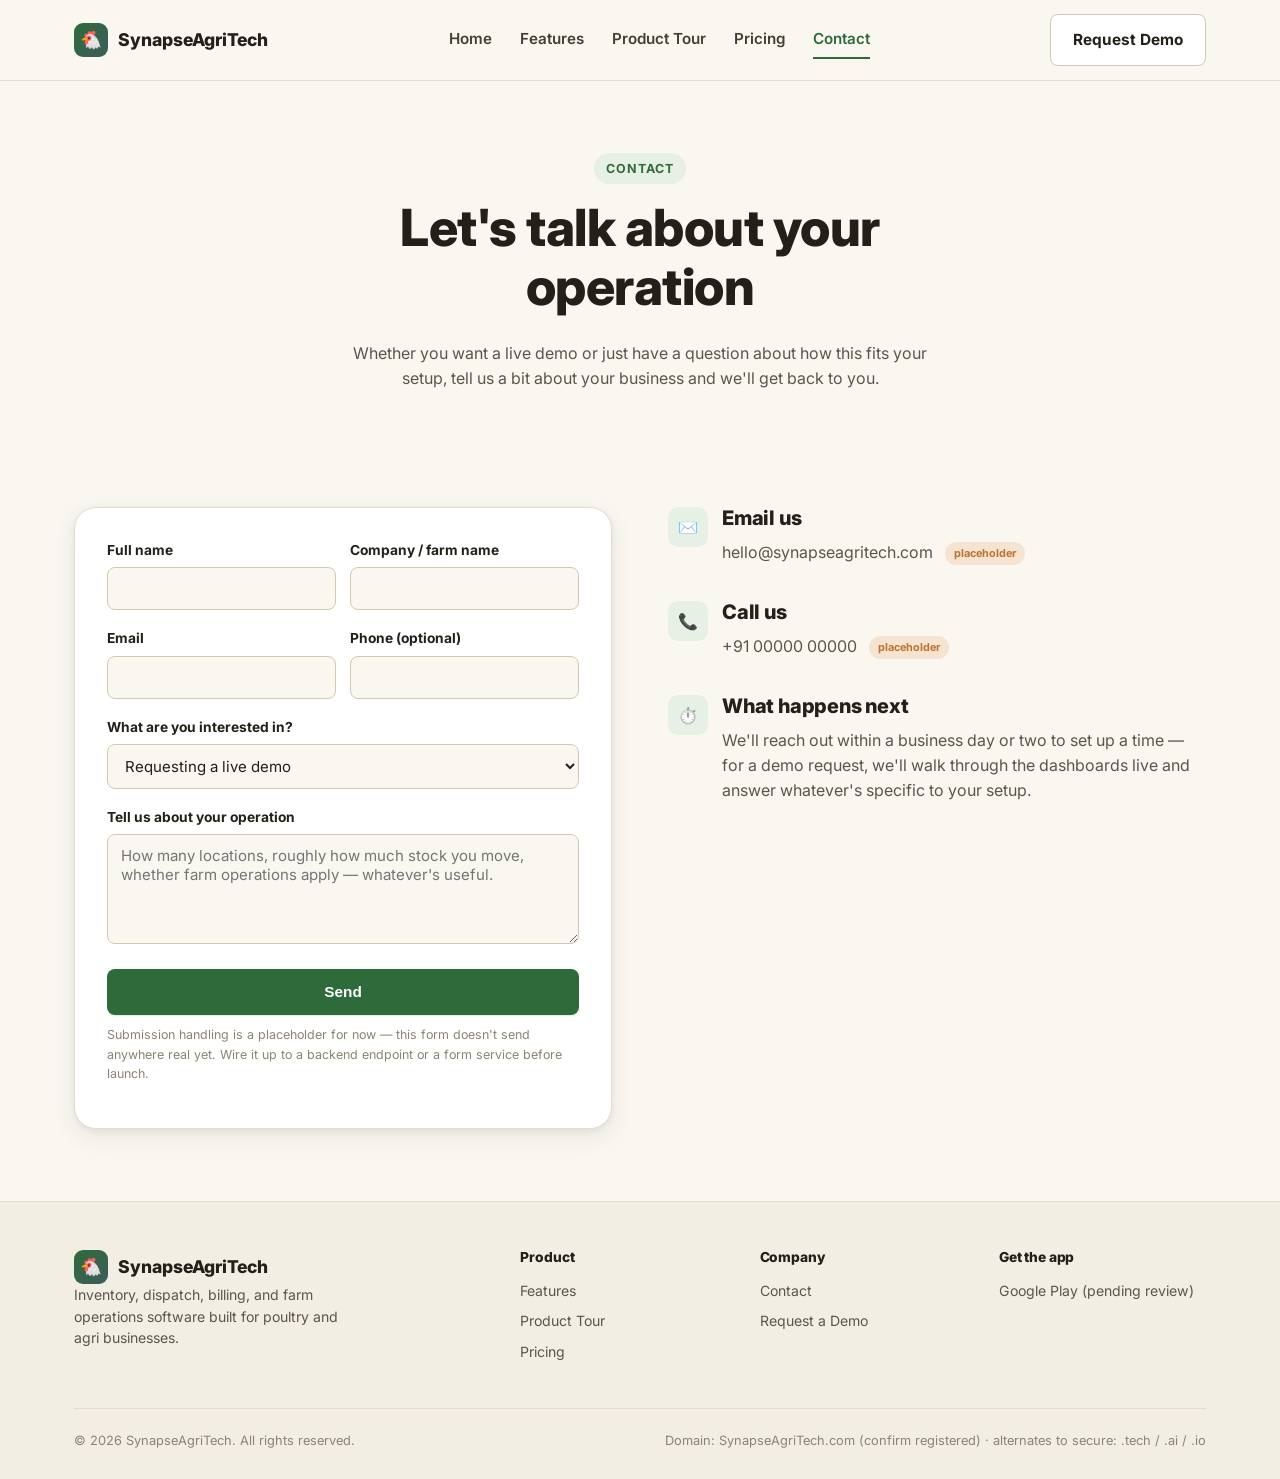
==== contact.html @ 2903aac5 "Rename marketing site brand from placeholder to SynapseAgriTech Replaces "Poultry Ops" (nav, page ti" ====
<!DOCTYPE html>
<html lang="en">
<head>
<meta charset="UTF-8" />
<meta name="viewport" content="width=device-width, initial-scale=1.0" />
<title>Contact & Request a Demo — SynapseAgriTech</title>
<meta name="description" content="Get in touch or request a live demo of SynapseAgriTech — inventory, dispatch, billing, and farm operations software." />
<link rel="preconnect" href="https://fonts.googleapis.com" />
<link rel="preconnect" href="https://fonts.gstatic.com" crossorigin />
<link href="https://fonts.googleapis.com/css2?family=Inter:wght@400;500;600;700;800&display=swap" rel="stylesheet" />
<link rel="stylesheet" href="css/style.css" />
</head>
<body data-page="contact">

<header class="site-header">
  <div class="container nav-row">
    <a href="index.html" class="brand"><span class="brand-mark">🐔</span>SynapseAgriTech</a>
    <nav class="nav-links">
      <a href="index.html" data-page="home">Home</a>
      <a href="features.html" data-page="features">Features</a>
      <a href="product-tour.html" data-page="tour">Product Tour</a>
      <a href="pricing.html" data-page="pricing">Pricing</a>
      <a href="contact.html" data-page="contact">Contact</a>
    </nav>
    <div class="nav-actions">
      <a href="contact.html" class="btn btn-secondary">Request Demo</a>
      <button class="nav-toggle" aria-label="Toggle menu" aria-expanded="false">☰</button>
    </div>
  </div>
</header>

<main>
  <section style="padding-bottom: 0;">
    <div class="container section-head">
      <span class="eyebrow">Contact</span>
      <h1>Let's talk about your operation</h1>
      <p>Whether you want a live demo or just have a question about how this fits your setup, tell us a bit about your business and we'll get back to you.</p>
    </div>
  </section>

  <section id="demo-form">
    <div class="container contact-layout">

      <div class="form-card">
        <div id="form-success" class="form-success">Thanks — we've got your message and will be in touch shortly.</div>
        <form id="contact-form">
          <div class="field-row">
            <div class="field">
              <label for="name">Full name</label>
              <input type="text" id="name" name="name" required />
            </div>
            <div class="field">
              <label for="company">Company / farm name</label>
              <input type="text" id="company" name="company" required />
            </div>
          </div>
          <div class="field-row">
            <div class="field">
              <label for="email">Email</label>
              <input type="email" id="email" name="email" required />
            </div>
            <div class="field">
              <label for="phone">Phone (optional)</label>
              <input type="tel" id="phone" name="phone" />
            </div>
          </div>
          <div class="field">
            <label for="interest">What are you interested in?</label>
            <select id="interest" name="interest">
              <option value="demo">Requesting a live demo</option>
              <option value="pricing">A question about pricing</option>
              <option value="general">General inquiry</option>
            </select>
          </div>
          <div class="field">
            <label for="message">Tell us about your operation</label>
            <textarea id="message" name="message" placeholder="How many locations, roughly how much stock you move, whether farm operations apply — whatever's useful."></textarea>
          </div>
          <button type="submit" class="btn btn-primary btn-block">Send</button>
          <p class="form-note">Submission handling is a placeholder for now — this form doesn't send anywhere real yet. Wire it up to a backend endpoint or a form service before launch.</p>
        </form>
      </div>

      <div class="contact-info">
        <div class="info-item">
          <div class="info-icon">✉️</div>
          <div>
            <h3>Email us</h3>
            <p>hello@synapseagritech.com <span class="badge-flag">placeholder</span></p>
          </div>
        </div>
        <div class="info-item">
          <div class="info-icon">📞</div>
          <div>
            <h3>Call us</h3>
            <p>+91 00000 00000 <span class="badge-flag">placeholder</span></p>
          </div>
        </div>
        <div class="info-item">
          <div class="info-icon">⏱️</div>
          <div>
            <h3>What happens next</h3>
            <p>We'll reach out within a business day or two to set up a time — for a demo request, we'll walk through the dashboards live and answer whatever's specific to your setup.</p>
          </div>
        </div>
      </div>

    </div>
  </section>
</main>

<footer class="site-footer">
  <div class="container">
    <div class="footer-grid">
      <div class="footer-brand">
        <a href="index.html" class="brand"><span class="brand-mark">🐔</span>SynapseAgriTech</a>
        <p>Inventory, dispatch, billing, and farm operations software built for poultry and agri businesses.</p>
      </div>
      <div>
        <h4>Product</h4>
        <ul>
          <li><a href="features.html">Features</a></li>
          <li><a href="product-tour.html">Product Tour</a></li>
          <li><a href="pricing.html">Pricing</a></li>
        </ul>
      </div>
      <div>
        <h4>Company</h4>
        <ul>
          <li><a href="contact.html">Contact</a></li>
          <li><a href="contact.html">Request a Demo</a></li>
        </ul>
      </div>
      <div>
        <h4>Get the app</h4>
        <ul>
          <li><a href="product-tour.html">Google Play (pending review)</a></li>
        </ul>
      </div>
    </div>
    <div class="footer-bottom">
      <span>© 2026 SynapseAgriTech. All rights reserved.</span>
      <span>Domain: SynapseAgriTech.com (confirm registered) · alternates to secure: .tech / .ai / .io</span>
    </div>
  </div>
</footer>

<script src="js/contact.js"></script>
<script src="js/main.js"></script>
</body>
</html>
---- css/style.css ----
/* ============================================================
   SynapseAgriTech — SaaS marketing site design system
   AgriTech Modern base + Data-Dashboard-First visuals +
   Trust & Scale structure + Approachable, jargon-light copy.
   ============================================================ */

:root {
  /* Brand palette — warm greens/earth tones, deliberately not cold
     corporate blue. Distinct from the Bagachima consumer brand (this
     is the software product, a separate identity). */
  --green-900: #1f3d24;
  --green-700: #2f6b3a;
  --green-600: #37793f;
  --green-500: #4c8c52;
  --green-100: #e7f0e4;
  --green-50: #f2f7f0;

  --terracotta-600: #c1712f;
  --terracotta-500: #d68a49;
  --terracotta-100: #f6e4d2;

  --slate-700: #3e5c5c;
  --slate-500: #5c7d7d;
  --slate-100: #e6eeee;

  --cream-50: #faf7f1;
  --cream-100: #f3eee4;
  --white: #ffffff;

  --ink-900: #23201a;
  --ink-700: #443f34;
  --ink-600: #5b564a;
  --ink-400: #8b8474;

  --border: #e4ddce;
  --border-strong: #d3c9b3;

  --shadow-sm: 0 1px 2px rgba(35, 32, 26, 0.06), 0 1px 1px rgba(35, 32, 26, 0.04);
  --shadow-md: 0 8px 24px rgba(35, 32, 26, 0.08), 0 2px 6px rgba(35, 32, 26, 0.06);
  --shadow-lg: 0 20px 48px rgba(31, 61, 36, 0.14), 0 4px 12px rgba(35, 32, 26, 0.06);

  --radius-sm: 8px;
  --radius-md: 14px;
  --radius-lg: 22px;

  --container: 1180px;
  --font: "Inter", -apple-system, BlinkMacSystemFont, "Segoe UI", Roboto, Helvetica, Arial, sans-serif;
}

@media (prefers-color-scheme: dark) {
  :root:not([data-theme="light"]) {
    --cream-50: #161a14;
    --cream-100: #1c211a;
    --white: #20261f;
    --ink-900: #f3efe4;
    --ink-700: #ddd6c4;
    --ink-600: #bfb8a4;
    --ink-400: #8f8873;
    --border: #34392c;
    --border-strong: #454b39;
    --green-50: #1c2a1f;
    --green-100: #223a28;
    --terracotta-100: #3a2a1c;
    --slate-100: #1c2626;
    --shadow-sm: 0 1px 2px rgba(0, 0, 0, 0.3);
    --shadow-md: 0 8px 24px rgba(0, 0, 0, 0.35);
    --shadow-lg: 0 20px 48px rgba(0, 0, 0, 0.45);
  }
}
:root[data-theme="dark"] {
  --cream-50: #161a14;
  --cream-100: #1c211a;
  --white: #20261f;
  --ink-900: #f3efe4;
  --ink-700: #ddd6c4;
  --ink-600: #bfb8a4;
  --ink-400: #8f8873;
  --border: #34392c;
  --border-strong: #454b39;
  --green-50: #1c2a1f;
  --green-100: #223a28;
  --terracotta-100: #3a2a1c;
  --slate-100: #1c2626;
  --shadow-sm: 0 1px 2px rgba(0, 0, 0, 0.3);
  --shadow-md: 0 8px 24px rgba(0, 0, 0, 0.35);
  --shadow-lg: 0 20px 48px rgba(0, 0, 0, 0.45);
}

* { box-sizing: border-box; }
html { scroll-behavior: smooth; }

body {
  margin: 0;
  font-family: var(--font);
  background: var(--cream-50);
  color: var(--ink-900);
  line-height: 1.55;
  -webkit-font-smoothing: antialiased;
}

img { max-width: 100%; display: block; }
a { color: inherit; text-decoration: none; }

.container {
  max-width: var(--container);
  margin: 0 auto;
  padding: 0 24px;
}

h1, h2, h3, h4 { font-weight: 800; line-height: 1.15; margin: 0 0 0.5em; letter-spacing: -0.01em; }
h1 { font-size: clamp(2.1rem, 4vw, 3.2rem); }
h2 { font-size: clamp(1.6rem, 2.6vw, 2.2rem); }
h3 { font-size: 1.25rem; }
p { margin: 0 0 1em; color: var(--ink-600); }
.eyebrow {
  display: inline-block;
  font-size: 0.78rem;
  font-weight: 700;
  letter-spacing: 0.08em;
  text-transform: uppercase;
  color: var(--green-700);
  background: var(--green-100);
  padding: 6px 12px;
  border-radius: 999px;
  margin-bottom: 14px;
}

/* ---------- Buttons ---------- */
.btn {
  display: inline-flex;
  align-items: center;
  justify-content: center;
  gap: 8px;
  font-weight: 700;
  font-size: 0.96rem;
  padding: 13px 22px;
  border-radius: var(--radius-sm);
  border: 1px solid transparent;
  cursor: pointer;
  transition: transform 0.15s ease, box-shadow 0.15s ease, background 0.15s ease, border-color 0.15s ease;
}
.btn-primary { background: var(--green-700); color: var(--white); box-shadow: var(--shadow-sm); }
.btn-primary:hover { background: var(--green-600); box-shadow: var(--shadow-md); transform: translateY(-1px); }
.btn-secondary { background: var(--white); color: var(--ink-900); border-color: var(--border-strong); }
.btn-secondary:hover { border-color: var(--green-700); color: var(--green-700); }
.btn-ghost { background: transparent; color: var(--green-700); padding: 13px 4px; }
.btn-ghost:hover { color: var(--green-900); }
.btn-block { width: 100%; }
.btn-disabled { opacity: 0.55; cursor: not-allowed; }
.btn-disabled:hover { transform: none; box-shadow: none; }

/* ---------- Header / nav ---------- */
.site-header {
  position: sticky;
  top: 0;
  z-index: 50;
  /* Solid, not translucent+blurred: a backdrop-filter here would create a
     new containing block for this header's position:fixed descendants
     (the mobile nav-links panel), breaking its viewport-fixed positioning
     and full-screen coverage. */
  background: var(--cream-50);
  border-bottom: 1px solid var(--border);
}
.nav-row {
  display: flex;
  align-items: center;
  justify-content: space-between;
  padding: 14px 24px;
  gap: 20px;
}
.brand {
  display: flex;
  align-items: center;
  gap: 10px;
  font-weight: 800;
  font-size: 1.1rem;
  color: var(--ink-900);
}
.brand-mark {
  width: 34px;
  height: 34px;
  border-radius: 9px;
  background: linear-gradient(135deg, var(--green-700), var(--slate-700));
  display: flex;
  align-items: center;
  justify-content: center;
  color: var(--white);
  font-size: 1.1rem;
}
.nav-links {
  display: flex;
  align-items: center;
  gap: 28px;
  font-weight: 600;
  font-size: 0.95rem;
  color: var(--ink-700);
}
.nav-links a { padding: 6px 0; border-bottom: 2px solid transparent; }
.nav-links a:hover, .nav-links a.active { color: var(--green-700); border-bottom-color: var(--green-700); }
.nav-actions { display: flex; align-items: center; gap: 12px; }
.nav-toggle {
  display: none;
  background: none;
  border: 1px solid var(--border-strong);
  border-radius: var(--radius-sm);
  padding: 8px 10px;
  cursor: pointer;
}

/* ---------- Hero ---------- */
.hero {
  padding: 76px 0 64px;
  background:
    radial-gradient(700px 320px at 85% -10%, var(--terracotta-100), transparent 60%),
    radial-gradient(900px 420px at -10% 0%, var(--green-100), transparent 55%);
}
.hero-grid {
  display: grid;
  grid-template-columns: 1.05fr 1fr;
  gap: 56px;
  align-items: center;
}
.hero h1 { color: var(--ink-900); }
.hero-sub { font-size: 1.12rem; max-width: 46ch; }
.hero-cta-row { display: flex; gap: 14px; flex-wrap: wrap; margin-top: 28px; }
.hero-meta { margin-top: 26px; font-size: 0.86rem; color: var(--ink-400); }

/* ---------- Sections ---------- */
section { padding: 72px 0; }
.section-alt { background: var(--cream-100); }
.section-head { max-width: 640px; margin: 0 auto 44px; text-align: center; }
.section-head.left { margin: 0 0 40px; text-align: left; }

/* ---------- Feature grid / cards ---------- */
.grid {
  display: grid;
  grid-template-columns: repeat(4, 1fr);
  gap: 22px;
}
.grid-3 { grid-template-columns: repeat(3, 1fr); }
.grid-2 { grid-template-columns: repeat(2, 1fr); }

.card {
  background: var(--white);
  border: 1px solid var(--border);
  border-radius: var(--radius-md);
  padding: 28px;
  box-shadow: var(--shadow-sm);
}
.feature-card .icon {
  width: 46px;
  height: 46px;
  border-radius: 12px;
  background: var(--green-100);
  color: var(--green-700);
  display: flex;
  align-items: center;
  justify-content: center;
  font-size: 1.35rem;
  margin-bottom: 16px;
}
.feature-card h3 { margin-bottom: 8px; }
.feature-card p { margin-bottom: 0; font-size: 0.94rem; }
.feature-card a.card-link { display: inline-block; margin-top: 12px; font-weight: 700; color: var(--green-700); font-size: 0.9rem; }

/* Detailed feature section (Features page) */
.feature-block {
  display: grid;
  grid-template-columns: 1fr 1fr;
  gap: 48px;
  align-items: center;
  padding: 56px 0;
  border-bottom: 1px solid var(--border);
}
.feature-block:last-child { border-bottom: none; }
.feature-block.reverse .feature-copy { order: 2; }
.feature-block.reverse .feature-visual { order: 1; }
.feature-copy ul { margin: 18px 0 0; padding: 0; list-style: none; }
.feature-copy li {
  display: flex;
  gap: 10px;
  padding: 8px 0;
  font-size: 0.96rem;
  color: var(--ink-700);
  border-bottom: 1px dashed var(--border);
}
.feature-copy li:last-child { border-bottom: none; }
.feature-copy li .tick { color: var(--green-700); font-weight: 800; flex: none; }

/* ---------- Stat strip (Trust & Scale) ---------- */
.stat-strip {
  display: grid;
  grid-template-columns: repeat(4, 1fr);
  gap: 20px;
  padding: 36px;
  background: var(--green-900);
  color: var(--cream-50);
  border-radius: var(--radius-lg);
}
.stat-strip .stat { text-align: center; }
.stat-strip .stat .num { font-size: 2rem; font-weight: 800; color: var(--white); }
.stat-strip .stat .label { font-size: 0.86rem; color: rgba(250, 247, 241, 0.75); margin-top: 4px; }
.stat-note { text-align: center; font-size: 0.8rem; color: var(--ink-400); margin-top: 14px; }

/* ---------- Social proof placeholder ---------- */
.logo-row {
  display: flex;
  justify-content: space-between;
  align-items: center;
  gap: 24px;
  flex-wrap: wrap;
  padding: 26px 0;
}
.logo-slot {
  flex: 1 1 140px;
  height: 52px;
  border: 1.5px dashed var(--border-strong);
  border-radius: var(--radius-sm);
  display: flex;
  align-items: center;
  justify-content: center;
  color: var(--ink-400);
  font-size: 0.82rem;
  font-weight: 600;
  background: var(--white);
}

/* ---------- Mockup frames (Data-Dashboard-First) ---------- */
.browser-frame {
  background: var(--white);
  border-radius: var(--radius-lg);
  border: 1px solid var(--border);
  box-shadow: var(--shadow-lg);
  overflow: hidden;
}
.browser-frame .chrome {
  display: flex;
  align-items: center;
  gap: 8px;
  padding: 12px 16px;
  background: var(--cream-100);
  border-bottom: 1px solid var(--border);
}
.browser-frame .dot { width: 10px; height: 10px; border-radius: 50%; background: var(--border-strong); }
.browser-frame .chrome .bar {
  flex: 1;
  height: 22px;
  margin-left: 10px;
  border-radius: 999px;
  background: var(--white);
  border: 1px solid var(--border);
}
.browser-frame .screen { padding: 20px; background: var(--cream-50); }

.phone-frame {
  width: 260px;
  margin: 0 auto;
  border-radius: 34px;
  background: var(--ink-900);
  padding: 12px;
  box-shadow: var(--shadow-lg);
}
.phone-frame .screen {
  background: var(--cream-50);
  border-radius: 24px;
  overflow: hidden;
  padding: 16px 14px;
  min-height: 420px;
}
.phone-frame .notch {
  width: 70px;
  height: 6px;
  border-radius: 999px;
  background: rgba(255,255,255,0.25);
  margin: 0 auto 8px;
}

/* Mock dashboard UI bits used inside frames */
.mock-topbar { display: flex; justify-content: space-between; align-items: center; margin-bottom: 14px; }
.mock-title { font-weight: 800; font-size: 0.95rem; color: var(--ink-900); }
.mock-pill { font-size: 0.68rem; font-weight: 700; padding: 3px 9px; border-radius: 999px; background: var(--green-100); color: var(--green-700); }
.mock-stats { display: grid; grid-template-columns: repeat(3, 1fr); gap: 8px; margin-bottom: 14px; }
.mock-stat { background: var(--white); border: 1px solid var(--border); border-radius: 10px; padding: 10px; }
.mock-stat .n { font-weight: 800; font-size: 1.05rem; color: var(--green-700); }
.mock-stat .l { font-size: 0.64rem; color: var(--ink-400); text-transform: uppercase; letter-spacing: 0.04em; }
.mock-row { display: flex; justify-content: space-between; align-items: center; background: var(--white); border: 1px solid var(--border); border-radius: 10px; padding: 9px 12px; margin-bottom: 8px; font-size: 0.78rem; }
.mock-row .tag { font-size: 0.62rem; font-weight: 700; padding: 2px 8px; border-radius: 999px; }
.tag-live { background: var(--green-100); color: var(--green-700); }
.tag-transit { background: var(--terracotta-100); color: var(--terracotta-600); }
.mock-map { height: 150px; border-radius: 10px; background:
  linear-gradient(135deg, var(--slate-100), var(--green-50));
  position: relative; overflow: hidden; border: 1px solid var(--border);
}
.mock-map::before {
  content: "";
  position: absolute; inset: 0;
  background-image:
    linear-gradient(var(--border) 1px, transparent 1px),
    linear-gradient(90deg, var(--border) 1px, transparent 1px);
  background-size: 22px 22px;
  opacity: 0.5;
}
.mock-map .pin {
  position: absolute;
  width: 14px; height: 14px;
  background: var(--terracotta-600);
  border: 2px solid var(--white);
  border-radius: 50% 50% 50% 0;
  transform: rotate(-45deg);
  box-shadow: var(--shadow-sm);
}
.mock-bar-row { display: flex; align-items: center; gap: 8px; margin-bottom: 7px; }
.mock-bar-row .lbl { width: 46px; font-size: 0.66rem; color: var(--ink-400); }
.mock-bar-track { flex: 1; height: 9px; border-radius: 999px; background: var(--border); overflow: hidden; }
.mock-bar-fill { height: 100%; border-radius: 999px; background: var(--green-600); }
.mock-count-hero { text-align: center; padding: 18px 0; }
.mock-count-hero .big { font-size: 2.6rem; font-weight: 800; color: var(--green-700); }
.mock-count-hero .cap { font-size: 0.72rem; color: var(--ink-400); text-transform: uppercase; letter-spacing: 0.05em; }

.placeholder-flag {
  margin-top: 14px;
  font-size: 0.76rem;
  color: var(--ink-400);
  text-align: center;
}

/* ---------- Product tour CTA row ---------- */
.tour-cta-row {
  display: flex;
  gap: 16px;
  flex-wrap: wrap;
  justify-content: center;
  margin-top: 12px;
}
.store-badge {
  display: inline-flex;
  align-items: center;
  gap: 10px;
  background: var(--ink-900);
  color: var(--white);
  padding: 12px 20px;
  border-radius: var(--radius-sm);
  font-weight: 700;
}
.store-badge small { display: block; font-weight: 500; font-size: 0.68rem; opacity: 0.75; }
.store-badge .store-icon { font-size: 1.3rem; }

/* ---------- Pricing ---------- */
.pricing-grid { display: grid; grid-template-columns: repeat(3, 1fr); gap: 24px; align-items: stretch; }
.price-card {
  background: var(--white);
  border: 1px solid var(--border);
  border-radius: var(--radius-lg);
  padding: 32px 28px;
  display: flex;
  flex-direction: column;
  box-shadow: var(--shadow-sm);
}
.price-card.featured {
  border-color: var(--green-700);
  box-shadow: var(--shadow-lg);
  position: relative;
  transform: translateY(-6px);
}
.price-card .badge {
  position: absolute; top: -13px; left: 50%; transform: translateX(-50%);
  background: var(--green-700); color: var(--white);
  font-size: 0.72rem; font-weight: 700; padding: 5px 14px; border-radius: 999px;
}
.price-card .tier-name { font-weight: 800; font-size: 1.2rem; margin-bottom: 4px; }
.price-card .tier-for { font-size: 0.85rem; color: var(--ink-400); margin-bottom: 18px; }
.price-card .tier-price { font-size: 1.9rem; font-weight: 800; margin-bottom: 4px; color: var(--green-700); }
.price-card .tier-price-note { font-size: 0.8rem; color: var(--ink-400); margin-bottom: 22px; }
.price-card ul { list-style: none; padding: 0; margin: 0 0 26px; flex: 1; }
.price-card li { display: flex; gap: 10px; padding: 7px 0; font-size: 0.9rem; color: var(--ink-700); }
.price-card li .tick { color: var(--green-700); font-weight: 800; }

.compare-table-wrap { overflow-x: auto; margin-top: 60px; }
table.compare {
  width: 100%;
  border-collapse: collapse;
  background: var(--white);
  border-radius: var(--radius-md);
  overflow: hidden;
  box-shadow: var(--shadow-sm);
  min-width: 640px;
}
table.compare th, table.compare td {
  text-align: left;
  padding: 14px 18px;
  border-bottom: 1px solid var(--border);
  font-size: 0.9rem;
}
table.compare thead th {
  background: var(--cream-100);
  font-weight: 800;
  color: var(--ink-900);
}
table.compare tbody tr:last-child td { border-bottom: none; }
table.compare td.center, table.compare th.center { text-align: center; }
.check-yes { color: var(--green-700); font-weight: 800; }
.check-no { color: var(--ink-400); }
.compare-group-row td { background: var(--green-50); font-weight: 700; color: var(--green-700); font-size: 0.78rem; text-transform: uppercase; letter-spacing: 0.04em; }

/* ---------- Contact form ---------- */
.contact-layout { display: grid; grid-template-columns: 1fr 1fr; gap: 56px; align-items: start; }
.form-card { background: var(--white); border: 1px solid var(--border); border-radius: var(--radius-lg); padding: 32px; box-shadow: var(--shadow-md); }
.field { margin-bottom: 18px; }
.field label { display: block; font-weight: 700; font-size: 0.86rem; margin-bottom: 6px; color: var(--ink-900); }
.field input, .field select, .field textarea {
  width: 100%;
  padding: 11px 13px;
  border: 1px solid var(--border-strong);
  border-radius: var(--radius-sm);
  font-family: var(--font);
  font-size: 0.94rem;
  background: var(--cream-50);
  color: var(--ink-900);
}
.field input:focus, .field select:focus, .field textarea:focus {
  outline: none;
  border-color: var(--green-700);
  box-shadow: 0 0 0 3px var(--green-100);
}
.field textarea { resize: vertical; min-height: 110px; }
.field-row { display: grid; grid-template-columns: 1fr 1fr; gap: 14px; }
.form-note { font-size: 0.78rem; color: var(--ink-400); margin-top: 10px; }
.form-success {
  display: none;
  background: var(--green-100);
  color: var(--green-900);
  border: 1px solid var(--green-500);
  border-radius: var(--radius-sm);
  padding: 14px 16px;
  font-weight: 600;
  font-size: 0.9rem;
  margin-bottom: 18px;
}
.contact-info .info-item { display: flex; gap: 14px; margin-bottom: 20px; }
.contact-info .info-icon {
  width: 40px; height: 40px; border-radius: 10px;
  background: var(--green-100); color: var(--green-700);
  display: flex; align-items: center; justify-content: center; flex: none;
}

/* ---------- CTA banner ---------- */
.cta-banner {
  background: linear-gradient(120deg, var(--green-900), var(--green-700));
  color: var(--cream-50);
  border-radius: var(--radius-lg);
  padding: 52px;
  text-align: center;
}
.cta-banner h2 { color: var(--white); }
.cta-banner p { color: rgba(250, 247, 241, 0.85); max-width: 52ch; margin-left: auto; margin-right: auto; }
.cta-banner .hero-cta-row { justify-content: center; }
.cta-banner .btn-secondary { background: transparent; color: var(--white); border-color: rgba(255,255,255,0.4); }
.cta-banner .btn-secondary:hover { border-color: var(--white); }

/* ---------- Footer ---------- */
.site-footer { border-top: 1px solid var(--border); padding: 48px 0 28px; background: var(--cream-100); }
.footer-grid { display: grid; grid-template-columns: 2fr 1fr 1fr 1fr; gap: 32px; margin-bottom: 36px; }
.footer-grid h4 { font-size: 0.86rem; margin-bottom: 14px; }
.footer-grid ul { list-style: none; padding: 0; margin: 0; }
.footer-grid li { margin-bottom: 9px; font-size: 0.88rem; color: var(--ink-600); }
.footer-grid li a:hover { color: var(--green-700); }
.footer-brand p { max-width: 32ch; font-size: 0.88rem; }
.footer-bottom {
  display: flex; justify-content: space-between; align-items: center;
  padding-top: 22px; border-top: 1px solid var(--border);
  font-size: 0.8rem; color: var(--ink-400); flex-wrap: wrap; gap: 10px;
}

/* ---------- Utility ---------- */
.mt-0 { margin-top: 0; }
.center { text-align: center; }
.small { font-size: 0.85rem; }
.badge-flag {
  display: inline-block;
  font-size: 0.68rem;
  font-weight: 700;
  padding: 3px 9px;
  border-radius: 999px;
  background: var(--terracotta-100);
  color: var(--terracotta-600);
  margin-left: 8px;
  vertical-align: middle;
}

/* ---------- Responsive ---------- */
@media (max-width: 980px) {
  .hero-grid { grid-template-columns: 1fr; }
  .grid { grid-template-columns: repeat(2, 1fr); }
  .pricing-grid { grid-template-columns: 1fr; }
  .price-card.featured { transform: none; }
  .feature-block, .feature-block.reverse { grid-template-columns: 1fr; }
  .feature-block.reverse .feature-copy, .feature-block.reverse .feature-visual { order: initial; }
  .contact-layout { grid-template-columns: 1fr; }
  .footer-grid { grid-template-columns: 1fr 1fr; }
  .stat-strip { grid-template-columns: repeat(2, 1fr); }
}
@media (max-width: 720px) {
  .nav-links { position: fixed; z-index: 60; inset: 62px 0 0 0; background: var(--cream-50); flex-direction: column; padding: 28px 24px; align-items: flex-start; gap: 18px; display: none; border-top: 1px solid var(--border); }
  .nav-links.open { display: flex; }
  .nav-toggle { display: inline-flex; }
  .nav-actions .btn-secondary { display: none; }
  .grid { grid-template-columns: 1fr; }
  .field-row { grid-template-columns: 1fr; }
  .footer-grid { grid-template-columns: 1fr; }
  .cta-banner { padding: 34px 22px; }
}
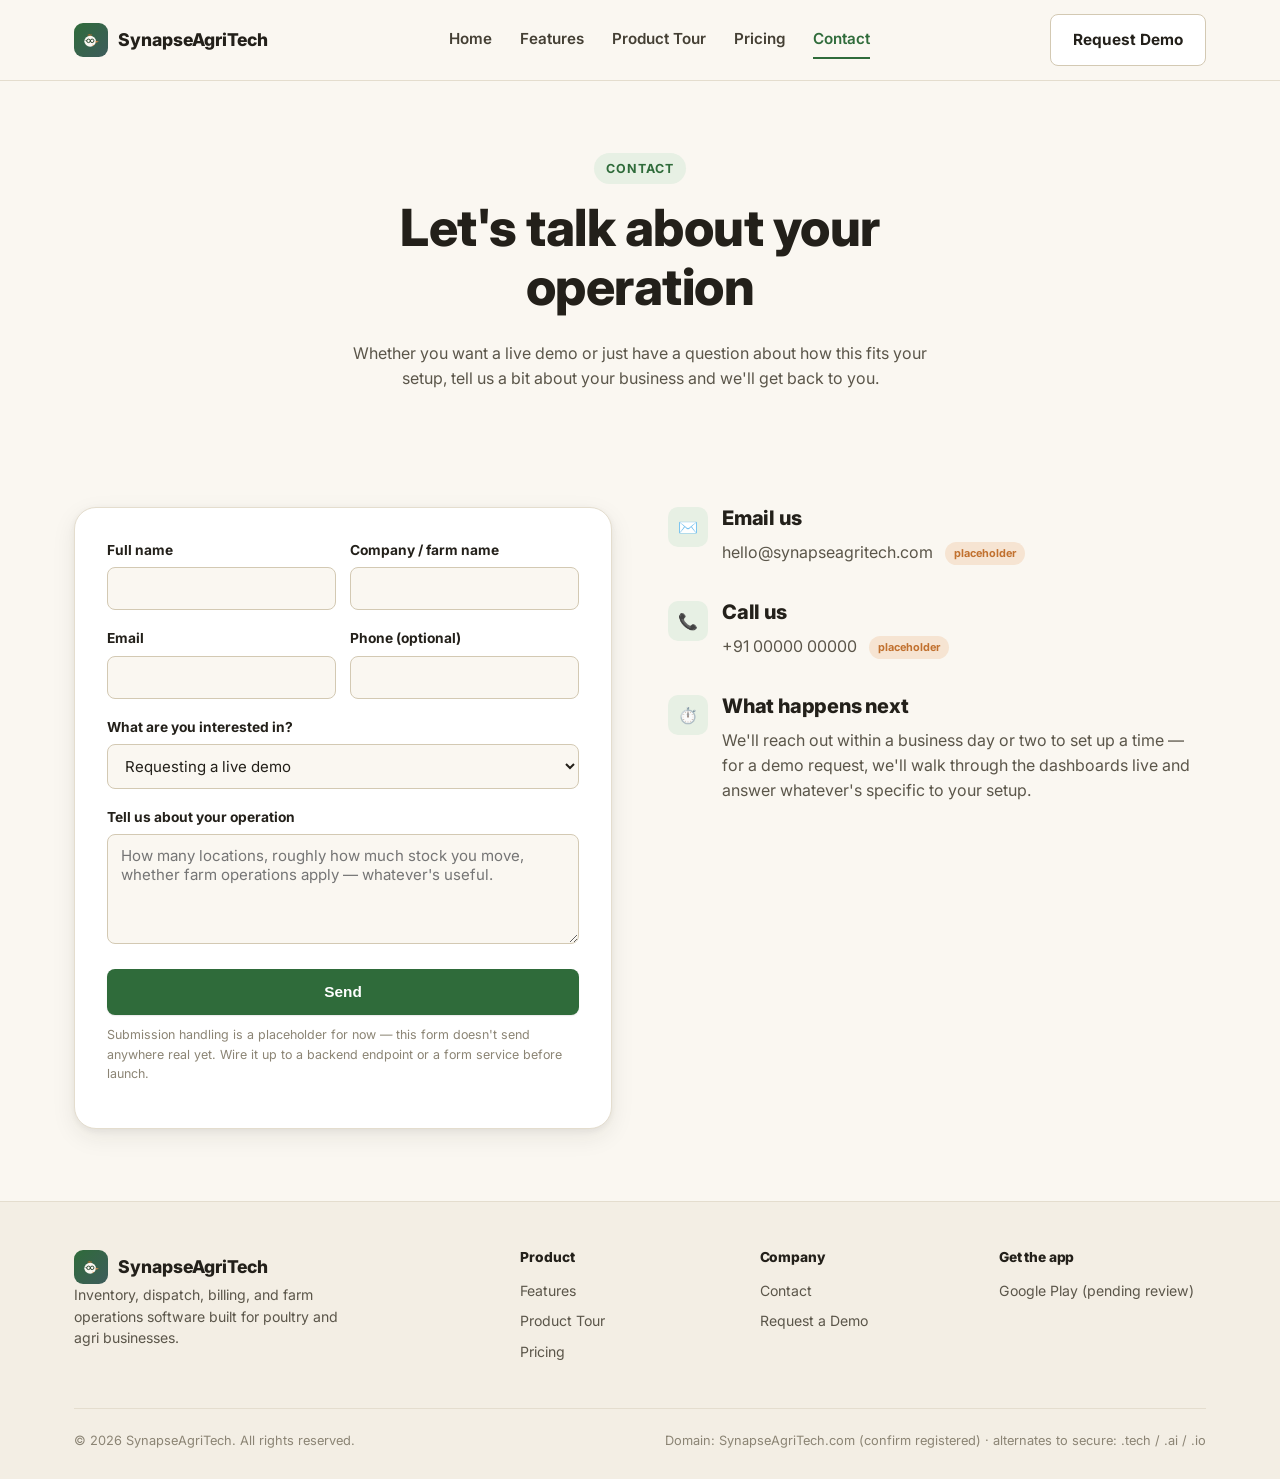
==== commit 71346c33: "Replace emoji brand mark with a custom chicken-with-glasses icon Swaps the plain 🐔 emoji for a small" ====
--- a/contact.html
+++ b/contact.html
@@ -14,7 +14,7 @@
 
 <header class="site-header">
   <div class="container nav-row">
-    <a href="index.html" class="brand"><span class="brand-mark">🐔</span>SynapseAgriTech</a>
+    <a href="index.html" class="brand"><span class="brand-mark"><svg viewBox="0 0 24 24" width="20" height="20" fill="none" xmlns="http://www.w3.org/2000/svg"><path d="M8 6.5Q8.5 4 9.5 6Q10.5 3.5 11.5 6Q12.5 4 13 6.5Z" fill="#C1712F"/><ellipse cx="11" cy="13.5" rx="7" ry="6.5" fill="#FAF7F1"/><path d="M17.5 13L21.5 14L17.5 15.3Z" fill="#D68A49"/><path d="M14 17.5Q13.4 19.5 15.5 19Q15.1 17.8 14 17.5Z" fill="#C1712F"/><circle cx="9" cy="13" r="2.1" fill="none" stroke="#1F3D24" stroke-width="1.1"/><circle cx="13.4" cy="13" r="2.1" fill="none" stroke="#1F3D24" stroke-width="1.1"/><line x1="11.1" y1="13" x2="11.3" y2="13" stroke="#1F3D24" stroke-width="1.1"/><line x1="6.9" y1="13" x2="5.5" y2="12.6" stroke="#1F3D24" stroke-width="1"/></svg></span>SynapseAgriTech</a>
     <nav class="nav-links">
       <a href="index.html" data-page="home">Home</a>
       <a href="features.html" data-page="features">Features</a>
@@ -113,7 +113,7 @@
   <div class="container">
     <div class="footer-grid">
       <div class="footer-brand">
-        <a href="index.html" class="brand"><span class="brand-mark">🐔</span>SynapseAgriTech</a>
+        <a href="index.html" class="brand"><span class="brand-mark"><svg viewBox="0 0 24 24" width="20" height="20" fill="none" xmlns="http://www.w3.org/2000/svg"><path d="M8 6.5Q8.5 4 9.5 6Q10.5 3.5 11.5 6Q12.5 4 13 6.5Z" fill="#C1712F"/><ellipse cx="11" cy="13.5" rx="7" ry="6.5" fill="#FAF7F1"/><path d="M17.5 13L21.5 14L17.5 15.3Z" fill="#D68A49"/><path d="M14 17.5Q13.4 19.5 15.5 19Q15.1 17.8 14 17.5Z" fill="#C1712F"/><circle cx="9" cy="13" r="2.1" fill="none" stroke="#1F3D24" stroke-width="1.1"/><circle cx="13.4" cy="13" r="2.1" fill="none" stroke="#1F3D24" stroke-width="1.1"/><line x1="11.1" y1="13" x2="11.3" y2="13" stroke="#1F3D24" stroke-width="1.1"/><line x1="6.9" y1="13" x2="5.5" y2="12.6" stroke="#1F3D24" stroke-width="1"/></svg></span>SynapseAgriTech</a>
         <p>Inventory, dispatch, billing, and farm operations software built for poultry and agri businesses.</p>
       </div>
       <div>
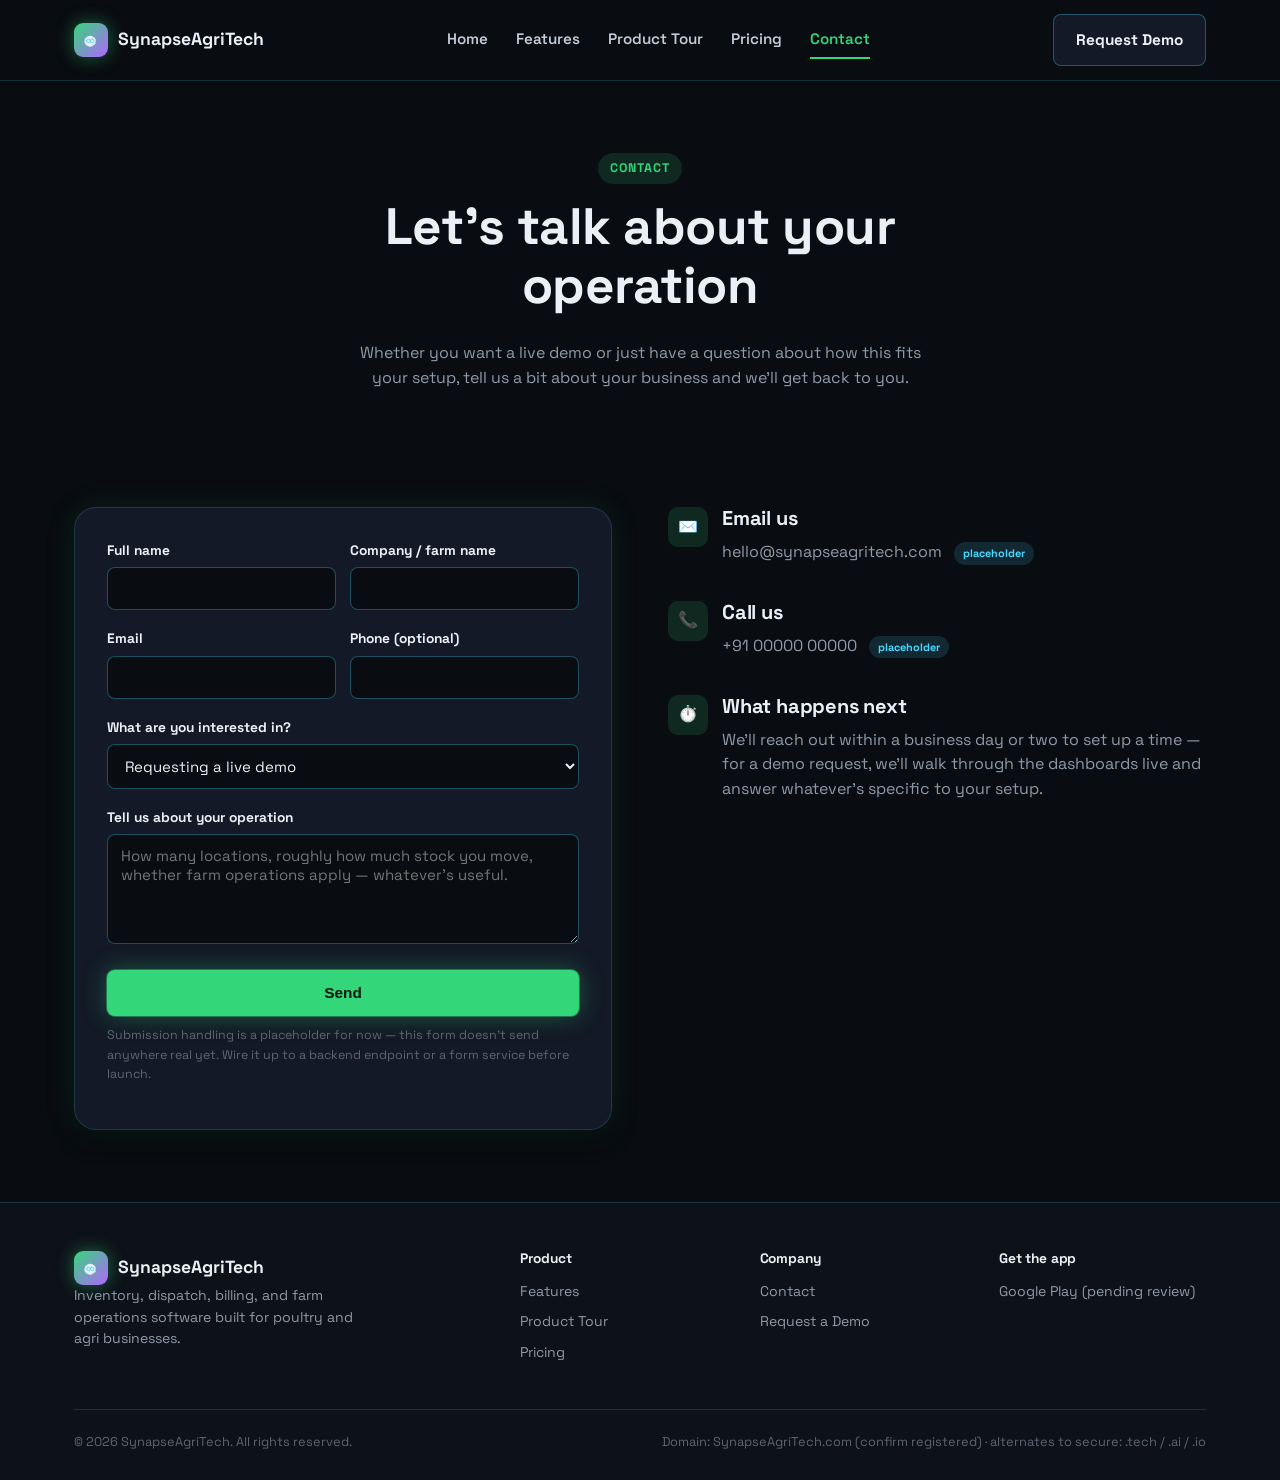
==== commit c81f9301: "Explore a futuristic dark/neon design variant (new branch) Branched off saas-marketing-site (kept in" ====
--- a/contact.html
+++ b/contact.html
@@ -7,14 +7,15 @@
 <meta name="description" content="Get in touch or request a live demo of SynapseAgriTech — inventory, dispatch, billing, and farm operations software." />
 <link rel="preconnect" href="https://fonts.googleapis.com" />
 <link rel="preconnect" href="https://fonts.gstatic.com" crossorigin />
-<link href="https://fonts.googleapis.com/css2?family=Inter:wght@400;500;600;700;800&display=swap" rel="stylesheet" />
+<link href="https://fonts.googleapis.com/css2?family=Space+Grotesk:wght@400;500;600;700&family=Space+Mono:wght@400;700&display=swap" rel="stylesheet" />
+<link rel="icon" type="image/svg+xml" href="data:image/svg+xml,<svg xmlns='http://www.w3.org/2000/svg' viewBox='0 0 24 24'><rect width='24' height='24' rx='5' fill='%23131926'/><path d='M8 6.5Q8.5 4 9.5 6Q10.5 3.5 11.5 6Q12.5 4 13 6.5Z' fill='%2334D67A'/><ellipse cx='11' cy='13.5' rx='7' ry='6.5' fill='%23EAF0F6'/><path d='M17.5 13L21.5 14L17.5 15.3Z' fill='%23B266FF'/><path d='M14 17.5Q13.4 19.5 15.5 19Q15.1 17.8 14 17.5Z' fill='%2334D67A'/><circle cx='9' cy='13' r='2.1' fill='none' stroke='%234AD8FF' stroke-width='1.1'/><circle cx='13.4' cy='13' r='2.1' fill='none' stroke='%234AD8FF' stroke-width='1.1'/><line x1='11.1' y1='13' x2='11.3' y2='13' stroke='%234AD8FF' stroke-width='1.1'/><line x1='6.9' y1='13' x2='5.5' y2='12.6' stroke='%234AD8FF' stroke-width='1'/></svg>" />
 <link rel="stylesheet" href="css/style.css" />
 </head>
 <body data-page="contact">
 
 <header class="site-header">
   <div class="container nav-row">
-    <a href="index.html" class="brand"><span class="brand-mark"><svg viewBox="0 0 24 24" width="20" height="20" fill="none" xmlns="http://www.w3.org/2000/svg"><path d="M8 6.5Q8.5 4 9.5 6Q10.5 3.5 11.5 6Q12.5 4 13 6.5Z" fill="#C1712F"/><ellipse cx="11" cy="13.5" rx="7" ry="6.5" fill="#FAF7F1"/><path d="M17.5 13L21.5 14L17.5 15.3Z" fill="#D68A49"/><path d="M14 17.5Q13.4 19.5 15.5 19Q15.1 17.8 14 17.5Z" fill="#C1712F"/><circle cx="9" cy="13" r="2.1" fill="none" stroke="#1F3D24" stroke-width="1.1"/><circle cx="13.4" cy="13" r="2.1" fill="none" stroke="#1F3D24" stroke-width="1.1"/><line x1="11.1" y1="13" x2="11.3" y2="13" stroke="#1F3D24" stroke-width="1.1"/><line x1="6.9" y1="13" x2="5.5" y2="12.6" stroke="#1F3D24" stroke-width="1"/></svg></span>SynapseAgriTech</a>
+    <a href="index.html" class="brand"><span class="brand-mark"><svg viewBox="0 0 24 24" width="20" height="20" fill="none" xmlns="http://www.w3.org/2000/svg"><path d="M8 6.5Q8.5 4 9.5 6Q10.5 3.5 11.5 6Q12.5 4 13 6.5Z" fill="#34D67A"/><ellipse cx="11" cy="13.5" rx="7" ry="6.5" fill="#EAF0F6"/><path d="M17.5 13L21.5 14L17.5 15.3Z" fill="#B266FF"/><path d="M14 17.5Q13.4 19.5 15.5 19Q15.1 17.8 14 17.5Z" fill="#34D67A"/><circle cx="9" cy="13" r="2.1" fill="none" stroke="#4AD8FF" stroke-width="1.1"/><circle cx="13.4" cy="13" r="2.1" fill="none" stroke="#4AD8FF" stroke-width="1.1"/><line x1="11.1" y1="13" x2="11.3" y2="13" stroke="#4AD8FF" stroke-width="1.1"/><line x1="6.9" y1="13" x2="5.5" y2="12.6" stroke="#4AD8FF" stroke-width="1"/></svg></span>SynapseAgriTech</a>
     <nav class="nav-links">
       <a href="index.html" data-page="home">Home</a>
       <a href="features.html" data-page="features">Features</a>
@@ -113,7 +114,7 @@
   <div class="container">
     <div class="footer-grid">
       <div class="footer-brand">
-        <a href="index.html" class="brand"><span class="brand-mark"><svg viewBox="0 0 24 24" width="20" height="20" fill="none" xmlns="http://www.w3.org/2000/svg"><path d="M8 6.5Q8.5 4 9.5 6Q10.5 3.5 11.5 6Q12.5 4 13 6.5Z" fill="#C1712F"/><ellipse cx="11" cy="13.5" rx="7" ry="6.5" fill="#FAF7F1"/><path d="M17.5 13L21.5 14L17.5 15.3Z" fill="#D68A49"/><path d="M14 17.5Q13.4 19.5 15.5 19Q15.1 17.8 14 17.5Z" fill="#C1712F"/><circle cx="9" cy="13" r="2.1" fill="none" stroke="#1F3D24" stroke-width="1.1"/><circle cx="13.4" cy="13" r="2.1" fill="none" stroke="#1F3D24" stroke-width="1.1"/><line x1="11.1" y1="13" x2="11.3" y2="13" stroke="#1F3D24" stroke-width="1.1"/><line x1="6.9" y1="13" x2="5.5" y2="12.6" stroke="#1F3D24" stroke-width="1"/></svg></span>SynapseAgriTech</a>
+        <a href="index.html" class="brand"><span class="brand-mark"><svg viewBox="0 0 24 24" width="20" height="20" fill="none" xmlns="http://www.w3.org/2000/svg"><path d="M8 6.5Q8.5 4 9.5 6Q10.5 3.5 11.5 6Q12.5 4 13 6.5Z" fill="#34D67A"/><ellipse cx="11" cy="13.5" rx="7" ry="6.5" fill="#EAF0F6"/><path d="M17.5 13L21.5 14L17.5 15.3Z" fill="#B266FF"/><path d="M14 17.5Q13.4 19.5 15.5 19Q15.1 17.8 14 17.5Z" fill="#34D67A"/><circle cx="9" cy="13" r="2.1" fill="none" stroke="#4AD8FF" stroke-width="1.1"/><circle cx="13.4" cy="13" r="2.1" fill="none" stroke="#4AD8FF" stroke-width="1.1"/><line x1="11.1" y1="13" x2="11.3" y2="13" stroke="#4AD8FF" stroke-width="1.1"/><line x1="6.9" y1="13" x2="5.5" y2="12.6" stroke="#4AD8FF" stroke-width="1"/></svg></span>SynapseAgriTech</a>
         <p>Inventory, dispatch, billing, and farm operations software built for poultry and agri businesses.</p>
       </div>
       <div>
--- a/css/style.css
+++ b/css/style.css
@@ -1,89 +1,52 @@
 /* ============================================================
    SynapseAgriTech — SaaS marketing site design system
-   AgriTech Modern base + Data-Dashboard-First visuals +
-   Trust & Scale structure + Approachable, jargon-light copy.
+   FUTURISTIC variant — dark, glowing, tech-forward. Same semantic
+   token names as the warm AgriTech Modern original (see the
+   saas-marketing-site branch) so every component re-themes just by
+   swapping these values, plus a handful of new glow/glass effects.
    ============================================================ */
 
 :root {
-  /* Brand palette — warm greens/earth tones, deliberately not cold
-     corporate blue. Distinct from the Bagachima consumer brand (this
-     is the software product, a separate identity). */
-  --green-900: #1f3d24;
-  --green-700: #2f6b3a;
-  --green-600: #37793f;
-  --green-500: #4c8c52;
-  --green-100: #e7f0e4;
-  --green-50: #f2f7f0;
-
-  --terracotta-600: #c1712f;
-  --terracotta-500: #d68a49;
-  --terracotta-100: #f6e4d2;
-
-  --slate-700: #3e5c5c;
-  --slate-500: #5c7d7d;
-  --slate-100: #e6eeee;
-
-  --cream-50: #faf7f1;
-  --cream-100: #f3eee4;
-  --white: #ffffff;
-
-  --ink-900: #23201a;
-  --ink-700: #443f34;
-  --ink-600: #5b564a;
-  --ink-400: #8b8474;
-
-  --border: #e4ddce;
-  --border-strong: #d3c9b3;
-
-  --shadow-sm: 0 1px 2px rgba(35, 32, 26, 0.06), 0 1px 1px rgba(35, 32, 26, 0.04);
-  --shadow-md: 0 8px 24px rgba(35, 32, 26, 0.08), 0 2px 6px rgba(35, 32, 26, 0.06);
-  --shadow-lg: 0 20px 48px rgba(31, 61, 36, 0.14), 0 4px 12px rgba(35, 32, 26, 0.06);
+  /* Electric green stays the throughline back to "agri" — pushed
+     into neon/glow territory. Cyan + violet are the added tech accents. */
+  --green-900: #071b12;
+  --green-700: #34d67a;
+  --green-600: #2ee873;
+  --green-500: #5CFFA0;
+  --green-100: rgba(52, 214, 122, 0.14);
+  --green-50: rgba(52, 214, 122, 0.07);
+
+  --terracotta-600: #4ad8ff;
+  --terracotta-500: #7fe4ff;
+  --terracotta-100: rgba(74, 216, 255, 0.14);
+
+  --slate-700: #b266ff;
+  --slate-500: #c996ff;
+  --slate-100: rgba(178, 102, 255, 0.14);
+
+  --cream-50: #090c11;
+  --cream-100: #0d1119;
+  --white: #131926;
+
+  --ink-900: #eaf0f6;
+  --ink-700: #c3ccd6;
+  --ink-600: #8f9aa8;
+  --ink-400: #5c6672;
+
+  --border: rgba(74, 216, 255, 0.16);
+  --border-strong: rgba(74, 216, 255, 0.32);
+
+  --shadow-sm: 0 0 0 1px rgba(74, 216, 255, 0.06), 0 2px 8px rgba(0, 0, 0, 0.4);
+  --shadow-md: 0 0 32px rgba(52, 214, 122, 0.12), 0 8px 24px rgba(0, 0, 0, 0.45);
+  --shadow-lg: 0 0 56px rgba(74, 216, 255, 0.16), 0 20px 48px rgba(0, 0, 0, 0.55);
 
   --radius-sm: 8px;
   --radius-md: 14px;
   --radius-lg: 22px;
 
   --container: 1180px;
-  --font: "Inter", -apple-system, BlinkMacSystemFont, "Segoe UI", Roboto, Helvetica, Arial, sans-serif;
-}
-
-@media (prefers-color-scheme: dark) {
-  :root:not([data-theme="light"]) {
-    --cream-50: #161a14;
-    --cream-100: #1c211a;
-    --white: #20261f;
-    --ink-900: #f3efe4;
-    --ink-700: #ddd6c4;
-    --ink-600: #bfb8a4;
-    --ink-400: #8f8873;
-    --border: #34392c;
-    --border-strong: #454b39;
-    --green-50: #1c2a1f;
-    --green-100: #223a28;
-    --terracotta-100: #3a2a1c;
-    --slate-100: #1c2626;
-    --shadow-sm: 0 1px 2px rgba(0, 0, 0, 0.3);
-    --shadow-md: 0 8px 24px rgba(0, 0, 0, 0.35);
-    --shadow-lg: 0 20px 48px rgba(0, 0, 0, 0.45);
-  }
-}
-:root[data-theme="dark"] {
-  --cream-50: #161a14;
-  --cream-100: #1c211a;
-  --white: #20261f;
-  --ink-900: #f3efe4;
-  --ink-700: #ddd6c4;
-  --ink-600: #bfb8a4;
-  --ink-400: #8f8873;
-  --border: #34392c;
-  --border-strong: #454b39;
-  --green-50: #1c2a1f;
-  --green-100: #223a28;
-  --terracotta-100: #3a2a1c;
-  --slate-100: #1c2626;
-  --shadow-sm: 0 1px 2px rgba(0, 0, 0, 0.3);
-  --shadow-md: 0 8px 24px rgba(0, 0, 0, 0.35);
-  --shadow-lg: 0 20px 48px rgba(0, 0, 0, 0.45);
+  --font: "Space Grotesk", -apple-system, BlinkMacSystemFont, "Segoe UI", Roboto, Helvetica, Arial, sans-serif;
+  --font-mono: "Space Mono", "SFMono-Regular", Consolas, monospace;
 }
 
 * { box-sizing: border-box; }
@@ -139,8 +102,16 @@
   cursor: pointer;
   transition: transform 0.15s ease, box-shadow 0.15s ease, background 0.15s ease, border-color 0.15s ease;
 }
-.btn-primary { background: var(--green-700); color: var(--white); box-shadow: var(--shadow-sm); }
-.btn-primary:hover { background: var(--green-600); box-shadow: var(--shadow-md); transform: translateY(-1px); }
+.btn-primary {
+  background: var(--green-700);
+  color: #04150c;
+  box-shadow: 0 0 0 1px rgba(52, 214, 122, 0.4), 0 0 24px rgba(52, 214, 122, 0.35);
+}
+.btn-primary:hover {
+  background: var(--green-500);
+  box-shadow: 0 0 0 1px rgba(92, 255, 160, 0.55), 0 0 40px rgba(52, 214, 122, 0.55);
+  transform: translateY(-1px);
+}
 .btn-secondary { background: var(--white); color: var(--ink-900); border-color: var(--border-strong); }
 .btn-secondary:hover { border-color: var(--green-700); color: var(--green-700); }
 .btn-ghost { background: transparent; color: var(--green-700); padding: 13px 4px; }
@@ -186,6 +157,7 @@
   justify-content: center;
   color: var(--white);
   font-size: 1.1rem;
+  box-shadow: 0 0 18px rgba(52, 214, 122, 0.45);
 }
 .nav-links {
   display: flex;
@@ -210,9 +182,30 @@
 /* ---------- Hero ---------- */
 .hero {
   padding: 76px 0 64px;
+  position: relative;
+  overflow: hidden;
   background:
     radial-gradient(700px 320px at 85% -10%, var(--terracotta-100), transparent 60%),
     radial-gradient(900px 420px at -10% 0%, var(--green-100), transparent 55%);
+}
+.hero::before {
+  content: "";
+  position: absolute;
+  inset: 0;
+  background-image:
+    linear-gradient(rgba(74, 216, 255, 0.06) 1px, transparent 1px),
+    linear-gradient(90deg, rgba(74, 216, 255, 0.06) 1px, transparent 1px);
+  background-size: 42px 42px;
+  mask-image: radial-gradient(ellipse 70% 60% at 50% 0%, #000 30%, transparent 80%);
+  pointer-events: none;
+}
+.hero .container { position: relative; z-index: 1; }
+
+.gradient-text {
+  background: linear-gradient(100deg, var(--green-500), var(--terracotta-600) 55%, var(--slate-700));
+  -webkit-background-clip: text;
+  background-clip: text;
+  color: transparent;
 }
 .hero-grid {
   display: grid;
@@ -241,12 +234,15 @@
 .grid-2 { grid-template-columns: repeat(2, 1fr); }
 
 .card {
-  background: var(--white);
+  background: rgba(19, 25, 38, 0.6);
+  backdrop-filter: blur(14px);
   border: 1px solid var(--border);
   border-radius: var(--radius-md);
   padding: 28px;
   box-shadow: var(--shadow-sm);
-}
+  transition: border-color 0.2s ease, box-shadow 0.2s ease, transform 0.2s ease;
+}
+.card:hover { border-color: var(--border-strong); transform: translateY(-2px); }
 .feature-card .icon {
   width: 46px;
   height: 46px;
@@ -298,7 +294,7 @@
   border-radius: var(--radius-lg);
 }
 .stat-strip .stat { text-align: center; }
-.stat-strip .stat .num { font-size: 2rem; font-weight: 800; color: var(--white); }
+.stat-strip .stat .num { font-size: 2rem; font-weight: 800; color: var(--green-500); text-shadow: 0 0 20px rgba(92, 255, 160, 0.5); }
 .stat-strip .stat .label { font-size: 0.86rem; color: rgba(250, 247, 241, 0.75); margin-top: 4px; }
 .stat-note { text-align: center; font-size: 0.8rem; color: var(--ink-400); margin-top: 14px; }
 
@@ -327,9 +323,10 @@
 
 /* ---------- Mockup frames (Data-Dashboard-First) ---------- */
 .browser-frame {
-  background: var(--white);
+  background: rgba(19, 25, 38, 0.75);
+  backdrop-filter: blur(16px);
   border-radius: var(--radius-lg);
-  border: 1px solid var(--border);
+  border: 1px solid var(--border-strong);
   box-shadow: var(--shadow-lg);
   overflow: hidden;
 }
@@ -404,10 +401,10 @@
   position: absolute;
   width: 14px; height: 14px;
   background: var(--terracotta-600);
-  border: 2px solid var(--white);
+  border: 2px solid rgba(234, 240, 246, 0.85);
   border-radius: 50% 50% 50% 0;
   transform: rotate(-45deg);
-  box-shadow: var(--shadow-sm);
+  box-shadow: 0 0 12px rgba(74, 216, 255, 0.6);
 }
 .mock-bar-row { display: flex; align-items: center; gap: 8px; margin-bottom: 7px; }
 .mock-bar-row .lbl { width: 46px; font-size: 0.66rem; color: var(--ink-400); }
@@ -545,17 +542,21 @@
 
 /* ---------- CTA banner ---------- */
 .cta-banner {
-  background: linear-gradient(120deg, var(--green-900), var(--green-700));
-  color: var(--cream-50);
+  background:
+    radial-gradient(600px 260px at 15% 0%, rgba(52, 214, 122, 0.16), transparent 60%),
+    radial-gradient(600px 260px at 85% 100%, rgba(74, 216, 255, 0.14), transparent 60%),
+    var(--cream-100);
+  border: 1px solid var(--border-strong);
+  box-shadow: var(--shadow-md);
   border-radius: var(--radius-lg);
   padding: 52px;
   text-align: center;
 }
-.cta-banner h2 { color: var(--white); }
-.cta-banner p { color: rgba(250, 247, 241, 0.85); max-width: 52ch; margin-left: auto; margin-right: auto; }
+.cta-banner h2 { color: var(--ink-900); }
+.cta-banner p { color: var(--ink-600); max-width: 52ch; margin-left: auto; margin-right: auto; }
 .cta-banner .hero-cta-row { justify-content: center; }
-.cta-banner .btn-secondary { background: transparent; color: var(--white); border-color: rgba(255,255,255,0.4); }
-.cta-banner .btn-secondary:hover { border-color: var(--white); }
+.cta-banner .btn-secondary { background: transparent; color: var(--ink-900); border-color: var(--border-strong); }
+.cta-banner .btn-secondary:hover { border-color: var(--terracotta-600); color: var(--terracotta-600); }
 
 /* ---------- Footer ---------- */
 .site-footer { border-top: 1px solid var(--border); padding: 48px 0 28px; background: var(--cream-100); }
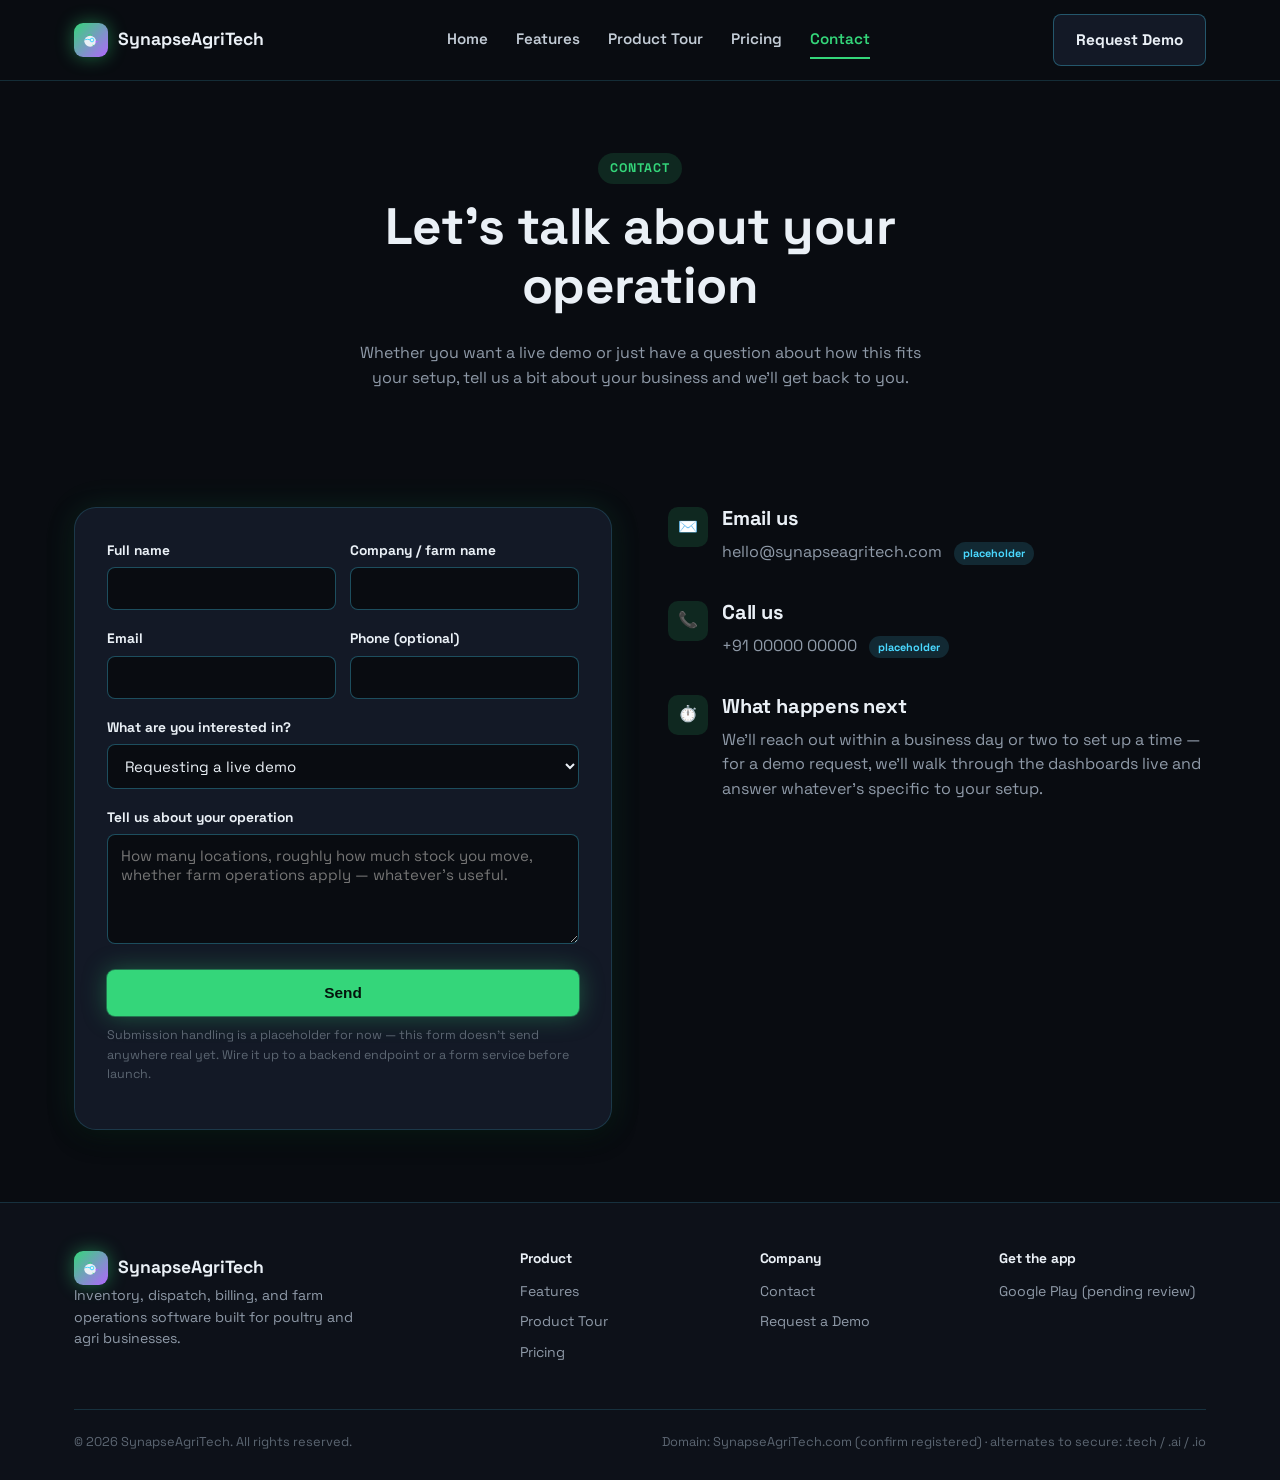
==== commit 94238387: "Redraw logo glasses for the side-profile head (monocle instead of two lenses) The chicken head/beak " ====
--- a/contact.html
+++ b/contact.html
@@ -8,14 +8,14 @@
 <link rel="preconnect" href="https://fonts.googleapis.com" />
 <link rel="preconnect" href="https://fonts.gstatic.com" crossorigin />
 <link href="https://fonts.googleapis.com/css2?family=Space+Grotesk:wght@400;500;600;700&family=Space+Mono:wght@400;700&display=swap" rel="stylesheet" />
-<link rel="icon" type="image/svg+xml" href="data:image/svg+xml,<svg xmlns='http://www.w3.org/2000/svg' viewBox='0 0 24 24'><rect width='24' height='24' rx='5' fill='%23131926'/><path d='M8 6.5Q8.5 4 9.5 6Q10.5 3.5 11.5 6Q12.5 4 13 6.5Z' fill='%2334D67A'/><ellipse cx='11' cy='13.5' rx='7' ry='6.5' fill='%23EAF0F6'/><path d='M17.5 13L21.5 14L17.5 15.3Z' fill='%23B266FF'/><path d='M14 17.5Q13.4 19.5 15.5 19Q15.1 17.8 14 17.5Z' fill='%2334D67A'/><circle cx='9' cy='13' r='2.1' fill='none' stroke='%234AD8FF' stroke-width='1.1'/><circle cx='13.4' cy='13' r='2.1' fill='none' stroke='%234AD8FF' stroke-width='1.1'/><line x1='11.1' y1='13' x2='11.3' y2='13' stroke='%234AD8FF' stroke-width='1.1'/><line x1='6.9' y1='13' x2='5.5' y2='12.6' stroke='%234AD8FF' stroke-width='1'/></svg>" />
+<link rel="icon" type="image/svg+xml" href="data:image/svg+xml,<svg xmlns='http://www.w3.org/2000/svg' viewBox='0 0 24 24'><rect width='24' height='24' rx='5' fill='%23131926'/><path d='M8 6.5Q8.5 4 9.5 6Q10.5 3.5 11.5 6Q12.5 4 13 6.5Z' fill='%2334D67A'/><ellipse cx='11' cy='13.5' rx='7' ry='6.5' fill='%23EAF0F6'/><path d='M17.5 13L21.5 14L17.5 15.3Z' fill='%23B266FF'/><path d='M14 17.5Q13.4 19.5 15.5 19Q15.1 17.8 14 17.5Z' fill='%2334D67A'/><circle cx='13.2' cy='12' r='2.2' fill='none' stroke='%234AD8FF' stroke-width='1.2'/><path d='M11.1 11.7Q7.5 10.6 5.3 11.5' stroke='%234AD8FF' stroke-width='1.2' fill='none' stroke-linecap='round'/></svg>" />
 <link rel="stylesheet" href="css/style.css" />
 </head>
 <body data-page="contact">
 
 <header class="site-header">
   <div class="container nav-row">
-    <a href="index.html" class="brand"><span class="brand-mark"><svg viewBox="0 0 24 24" width="20" height="20" fill="none" xmlns="http://www.w3.org/2000/svg"><path d="M8 6.5Q8.5 4 9.5 6Q10.5 3.5 11.5 6Q12.5 4 13 6.5Z" fill="#34D67A"/><ellipse cx="11" cy="13.5" rx="7" ry="6.5" fill="#EAF0F6"/><path d="M17.5 13L21.5 14L17.5 15.3Z" fill="#B266FF"/><path d="M14 17.5Q13.4 19.5 15.5 19Q15.1 17.8 14 17.5Z" fill="#34D67A"/><circle cx="9" cy="13" r="2.1" fill="none" stroke="#4AD8FF" stroke-width="1.1"/><circle cx="13.4" cy="13" r="2.1" fill="none" stroke="#4AD8FF" stroke-width="1.1"/><line x1="11.1" y1="13" x2="11.3" y2="13" stroke="#4AD8FF" stroke-width="1.1"/><line x1="6.9" y1="13" x2="5.5" y2="12.6" stroke="#4AD8FF" stroke-width="1"/></svg></span>SynapseAgriTech</a>
+    <a href="index.html" class="brand"><span class="brand-mark"><svg viewBox="0 0 24 24" width="20" height="20" fill="none" xmlns="http://www.w3.org/2000/svg"><path d="M8 6.5Q8.5 4 9.5 6Q10.5 3.5 11.5 6Q12.5 4 13 6.5Z" fill="#34D67A"/><ellipse cx="11" cy="13.5" rx="7" ry="6.5" fill="#EAF0F6"/><path d="M17.5 13L21.5 14L17.5 15.3Z" fill="#B266FF"/><path d="M14 17.5Q13.4 19.5 15.5 19Q15.1 17.8 14 17.5Z" fill="#34D67A"/><circle cx="13.2" cy="12" r="2.2" fill="none" stroke="#4AD8FF" stroke-width="1.2"/><path d="M11.1 11.7Q7.5 10.6 5.3 11.5" stroke="#4AD8FF" stroke-width="1.2" fill="none" stroke-linecap="round"/></svg></span>SynapseAgriTech</a>
     <nav class="nav-links">
       <a href="index.html" data-page="home">Home</a>
       <a href="features.html" data-page="features">Features</a>
@@ -114,7 +114,7 @@
   <div class="container">
     <div class="footer-grid">
       <div class="footer-brand">
-        <a href="index.html" class="brand"><span class="brand-mark"><svg viewBox="0 0 24 24" width="20" height="20" fill="none" xmlns="http://www.w3.org/2000/svg"><path d="M8 6.5Q8.5 4 9.5 6Q10.5 3.5 11.5 6Q12.5 4 13 6.5Z" fill="#34D67A"/><ellipse cx="11" cy="13.5" rx="7" ry="6.5" fill="#EAF0F6"/><path d="M17.5 13L21.5 14L17.5 15.3Z" fill="#B266FF"/><path d="M14 17.5Q13.4 19.5 15.5 19Q15.1 17.8 14 17.5Z" fill="#34D67A"/><circle cx="9" cy="13" r="2.1" fill="none" stroke="#4AD8FF" stroke-width="1.1"/><circle cx="13.4" cy="13" r="2.1" fill="none" stroke="#4AD8FF" stroke-width="1.1"/><line x1="11.1" y1="13" x2="11.3" y2="13" stroke="#4AD8FF" stroke-width="1.1"/><line x1="6.9" y1="13" x2="5.5" y2="12.6" stroke="#4AD8FF" stroke-width="1"/></svg></span>SynapseAgriTech</a>
+        <a href="index.html" class="brand"><span class="brand-mark"><svg viewBox="0 0 24 24" width="20" height="20" fill="none" xmlns="http://www.w3.org/2000/svg"><path d="M8 6.5Q8.5 4 9.5 6Q10.5 3.5 11.5 6Q12.5 4 13 6.5Z" fill="#34D67A"/><ellipse cx="11" cy="13.5" rx="7" ry="6.5" fill="#EAF0F6"/><path d="M17.5 13L21.5 14L17.5 15.3Z" fill="#B266FF"/><path d="M14 17.5Q13.4 19.5 15.5 19Q15.1 17.8 14 17.5Z" fill="#34D67A"/><circle cx="13.2" cy="12" r="2.2" fill="none" stroke="#4AD8FF" stroke-width="1.2"/><path d="M11.1 11.7Q7.5 10.6 5.3 11.5" stroke="#4AD8FF" stroke-width="1.2" fill="none" stroke-linecap="round"/></svg></span>SynapseAgriTech</a>
         <p>Inventory, dispatch, billing, and farm operations software built for poultry and agri businesses.</p>
       </div>
       <div>
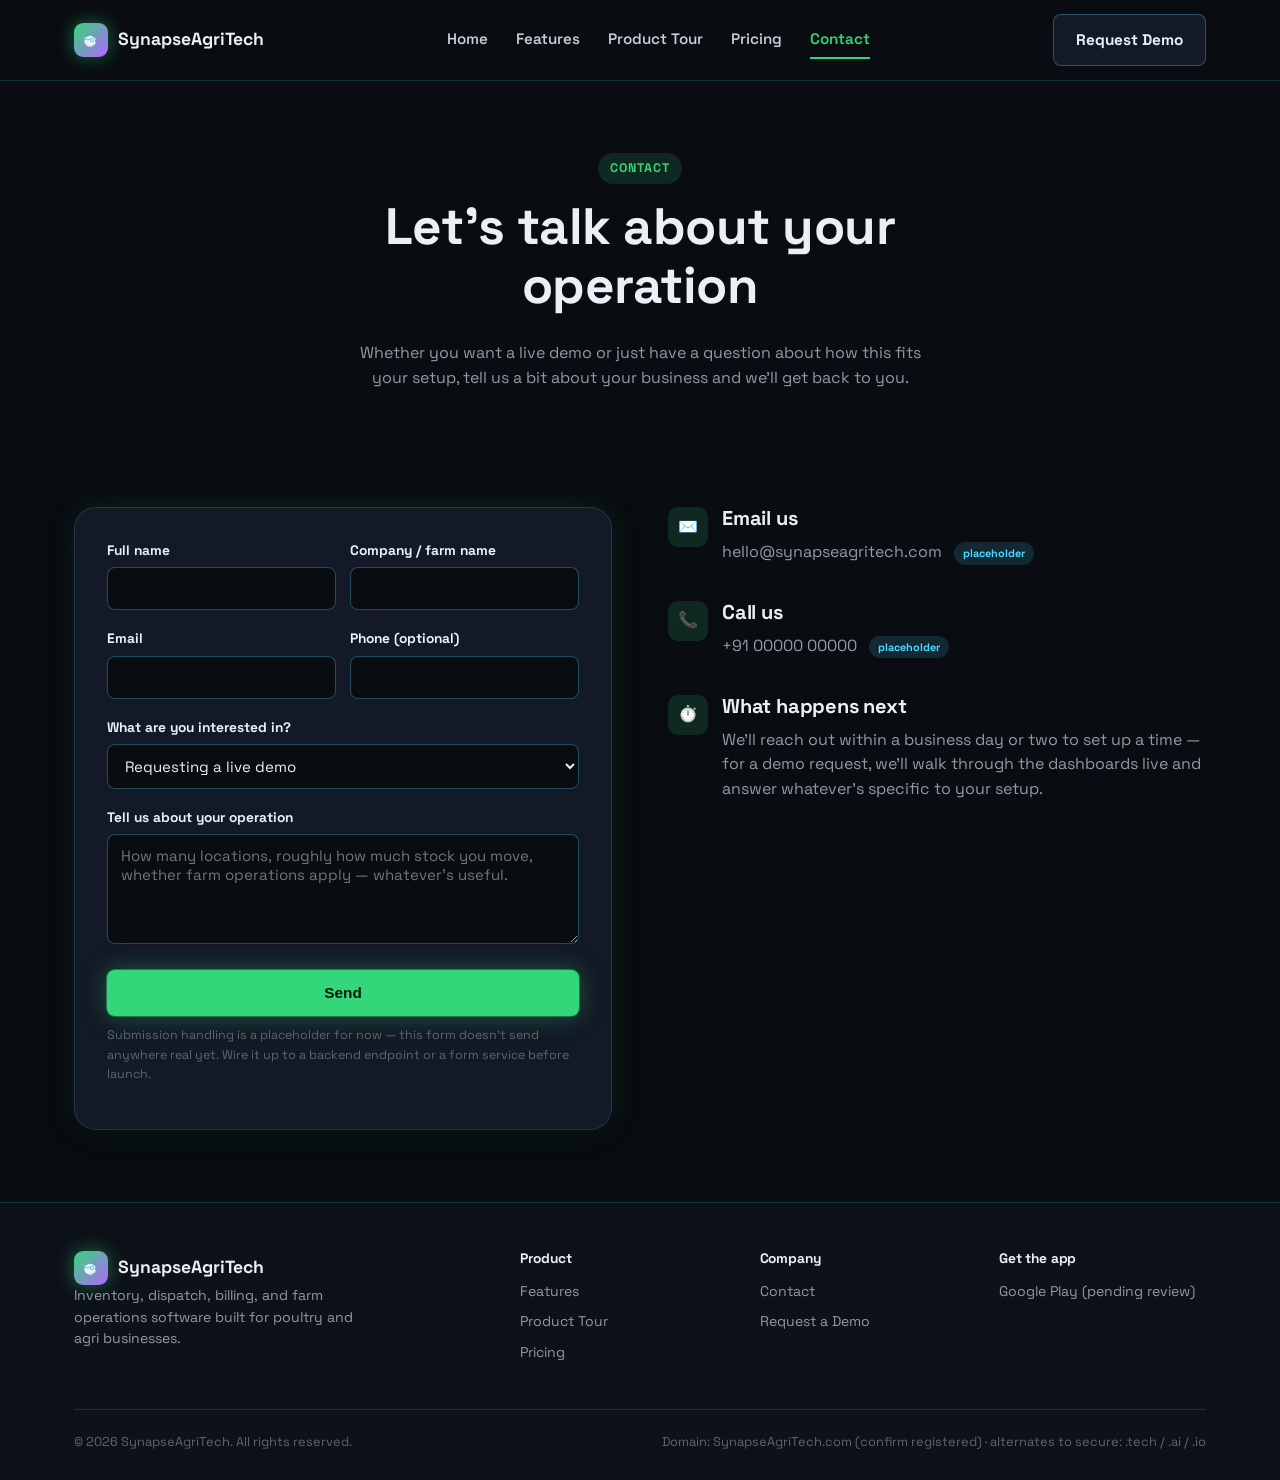
==== commit fb98438b: "Enhance logo beak shape and add feather tufts Beak: replaced the flat triangle with a curved, hooked" ====
--- a/contact.html
+++ b/contact.html
@@ -8,14 +8,14 @@
 <link rel="preconnect" href="https://fonts.googleapis.com" />
 <link rel="preconnect" href="https://fonts.gstatic.com" crossorigin />
 <link href="https://fonts.googleapis.com/css2?family=Space+Grotesk:wght@400;500;600;700&family=Space+Mono:wght@400;700&display=swap" rel="stylesheet" />
-<link rel="icon" type="image/svg+xml" href="data:image/svg+xml,<svg xmlns='http://www.w3.org/2000/svg' viewBox='0 0 24 24'><rect width='24' height='24' rx='5' fill='%23131926'/><path d='M8 6.5Q8.5 4 9.5 6Q10.5 3.5 11.5 6Q12.5 4 13 6.5Z' fill='%2334D67A'/><ellipse cx='11' cy='13.5' rx='7' ry='6.5' fill='%23EAF0F6'/><path d='M17.5 13L21.5 14L17.5 15.3Z' fill='%23B266FF'/><path d='M14 17.5Q13.4 19.5 15.5 19Q15.1 17.8 14 17.5Z' fill='%2334D67A'/><circle cx='13.2' cy='12' r='2.2' fill='none' stroke='%234AD8FF' stroke-width='1.2'/><path d='M11.1 11.7Q7.5 10.6 5.3 11.5' stroke='%234AD8FF' stroke-width='1.2' fill='none' stroke-linecap='round'/></svg>" />
+<link rel="icon" type="image/svg+xml" href="data:image/svg+xml,<svg xmlns='http://www.w3.org/2000/svg' viewBox='0 0 24 24'><rect width='24' height='24' rx='5' fill='%23131926'/><path d='M5.5 11.5Q2 10 3 7.3Q6.8 9 5.5 11.5Z' fill='%234AD8FF'/><path d='M5.2 15Q1.6 14.5 2 11.5Q6 12 5.2 15Z' fill='%2334D67A'/><path d='M8 6.5Q8.5 4 9.5 6Q10.5 3.5 11.5 6Q12.5 4 13 6.5Z' fill='%2334D67A'/><ellipse cx='11' cy='13.5' rx='7' ry='6.5' fill='%23EAF0F6'/><path d='M16.8 12Q20.5 11.3 22.2 13.6Q20 14.4 16.9 14.6Z' fill='%23B266FF'/><path d='M14 17.5Q13.4 19.5 15.5 19Q15.1 17.8 14 17.5Z' fill='%2334D67A'/><circle cx='13.2' cy='12' r='2.2' fill='none' stroke='%234AD8FF' stroke-width='1.2'/><path d='M11.1 11.7Q7.5 10.6 5.3 11.5' stroke='%234AD8FF' stroke-width='1.2' fill='none' stroke-linecap='round'/></svg>" />
 <link rel="stylesheet" href="css/style.css" />
 </head>
 <body data-page="contact">
 
 <header class="site-header">
   <div class="container nav-row">
-    <a href="index.html" class="brand"><span class="brand-mark"><svg viewBox="0 0 24 24" width="20" height="20" fill="none" xmlns="http://www.w3.org/2000/svg"><path d="M8 6.5Q8.5 4 9.5 6Q10.5 3.5 11.5 6Q12.5 4 13 6.5Z" fill="#34D67A"/><ellipse cx="11" cy="13.5" rx="7" ry="6.5" fill="#EAF0F6"/><path d="M17.5 13L21.5 14L17.5 15.3Z" fill="#B266FF"/><path d="M14 17.5Q13.4 19.5 15.5 19Q15.1 17.8 14 17.5Z" fill="#34D67A"/><circle cx="13.2" cy="12" r="2.2" fill="none" stroke="#4AD8FF" stroke-width="1.2"/><path d="M11.1 11.7Q7.5 10.6 5.3 11.5" stroke="#4AD8FF" stroke-width="1.2" fill="none" stroke-linecap="round"/></svg></span>SynapseAgriTech</a>
+    <a href="index.html" class="brand"><span class="brand-mark"><svg viewBox="0 0 24 24" width="20" height="20" fill="none" xmlns="http://www.w3.org/2000/svg"><path d="M5.5 11.5Q2 10 3 7.3Q6.8 9 5.5 11.5Z" fill="#4AD8FF"/><path d="M5.2 15Q1.6 14.5 2 11.5Q6 12 5.2 15Z" fill="#34D67A"/><path d="M8 6.5Q8.5 4 9.5 6Q10.5 3.5 11.5 6Q12.5 4 13 6.5Z" fill="#34D67A"/><ellipse cx="11" cy="13.5" rx="7" ry="6.5" fill="#EAF0F6"/><path d="M16.8 12Q20.5 11.3 22.2 13.6Q20 14.4 16.9 14.6Z" fill="#B266FF"/><path d="M14 17.5Q13.4 19.5 15.5 19Q15.1 17.8 14 17.5Z" fill="#34D67A"/><circle cx="13.2" cy="12" r="2.2" fill="none" stroke="#4AD8FF" stroke-width="1.2"/><path d="M11.1 11.7Q7.5 10.6 5.3 11.5" stroke="#4AD8FF" stroke-width="1.2" fill="none" stroke-linecap="round"/></svg></span>SynapseAgriTech</a>
     <nav class="nav-links">
       <a href="index.html" data-page="home">Home</a>
       <a href="features.html" data-page="features">Features</a>
@@ -114,7 +114,7 @@
   <div class="container">
     <div class="footer-grid">
       <div class="footer-brand">
-        <a href="index.html" class="brand"><span class="brand-mark"><svg viewBox="0 0 24 24" width="20" height="20" fill="none" xmlns="http://www.w3.org/2000/svg"><path d="M8 6.5Q8.5 4 9.5 6Q10.5 3.5 11.5 6Q12.5 4 13 6.5Z" fill="#34D67A"/><ellipse cx="11" cy="13.5" rx="7" ry="6.5" fill="#EAF0F6"/><path d="M17.5 13L21.5 14L17.5 15.3Z" fill="#B266FF"/><path d="M14 17.5Q13.4 19.5 15.5 19Q15.1 17.8 14 17.5Z" fill="#34D67A"/><circle cx="13.2" cy="12" r="2.2" fill="none" stroke="#4AD8FF" stroke-width="1.2"/><path d="M11.1 11.7Q7.5 10.6 5.3 11.5" stroke="#4AD8FF" stroke-width="1.2" fill="none" stroke-linecap="round"/></svg></span>SynapseAgriTech</a>
+        <a href="index.html" class="brand"><span class="brand-mark"><svg viewBox="0 0 24 24" width="20" height="20" fill="none" xmlns="http://www.w3.org/2000/svg"><path d="M5.5 11.5Q2 10 3 7.3Q6.8 9 5.5 11.5Z" fill="#4AD8FF"/><path d="M5.2 15Q1.6 14.5 2 11.5Q6 12 5.2 15Z" fill="#34D67A"/><path d="M8 6.5Q8.5 4 9.5 6Q10.5 3.5 11.5 6Q12.5 4 13 6.5Z" fill="#34D67A"/><ellipse cx="11" cy="13.5" rx="7" ry="6.5" fill="#EAF0F6"/><path d="M16.8 12Q20.5 11.3 22.2 13.6Q20 14.4 16.9 14.6Z" fill="#B266FF"/><path d="M14 17.5Q13.4 19.5 15.5 19Q15.1 17.8 14 17.5Z" fill="#34D67A"/><circle cx="13.2" cy="12" r="2.2" fill="none" stroke="#4AD8FF" stroke-width="1.2"/><path d="M11.1 11.7Q7.5 10.6 5.3 11.5" stroke="#4AD8FF" stroke-width="1.2" fill="none" stroke-linecap="round"/></svg></span>SynapseAgriTech</a>
         <p>Inventory, dispatch, billing, and farm operations software built for poultry and agri businesses.</p>
       </div>
       <div>
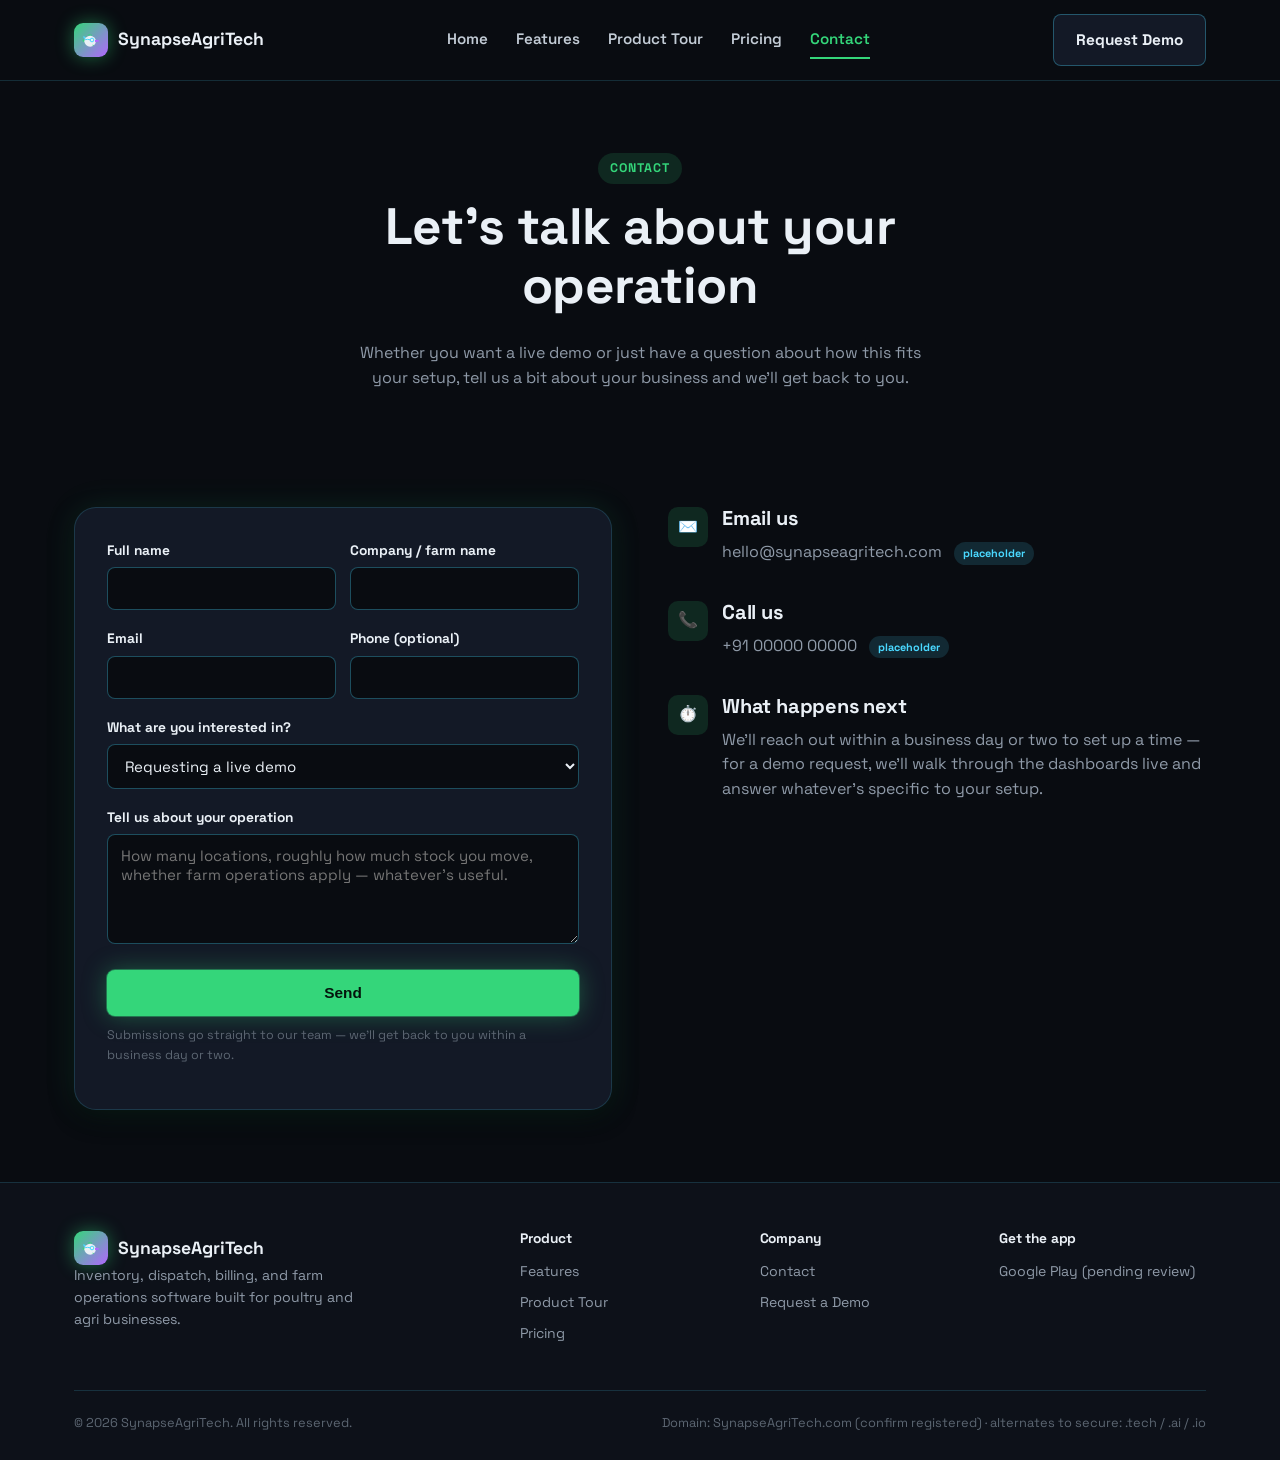
==== commit ed4d798c: "Wire contact form to the SynapseAgriTech backend Posts to the product backend's public /api/leads en" ====
--- a/contact.html
+++ b/contact.html
@@ -44,6 +44,7 @@
 
       <div class="form-card">
         <div id="form-success" class="form-success">Thanks — we've got your message and will be in touch shortly.</div>
+        <div id="form-error" class="form-error">Something went wrong sending that — please try again in a moment, or email us directly.</div>
         <form id="contact-form">
           <div class="field-row">
             <div class="field">
@@ -78,7 +79,7 @@
             <textarea id="message" name="message" placeholder="How many locations, roughly how much stock you move, whether farm operations apply — whatever's useful."></textarea>
           </div>
           <button type="submit" class="btn btn-primary btn-block">Send</button>
-          <p class="form-note">Submission handling is a placeholder for now — this form doesn't send anywhere real yet. Wire it up to a backend endpoint or a form service before launch.</p>
+          <p class="form-note">Submissions go straight to our team — we'll get back to you within a business day or two.</p>
         </form>
       </div>
 
--- a/css/style.css
+++ b/css/style.css
@@ -525,8 +525,19 @@
 .form-success {
   display: none;
   background: var(--green-100);
-  color: var(--green-900);
+  color: var(--green-500);
   border: 1px solid var(--green-500);
+  border-radius: var(--radius-sm);
+  padding: 14px 16px;
+  font-weight: 600;
+  font-size: 0.9rem;
+  margin-bottom: 18px;
+}
+.form-error {
+  display: none;
+  background: rgba(255, 92, 122, 0.14);
+  color: #ff8fa3;
+  border: 1px solid rgba(255, 92, 122, 0.5);
   border-radius: var(--radius-sm);
   padding: 14px 16px;
   font-weight: 600;
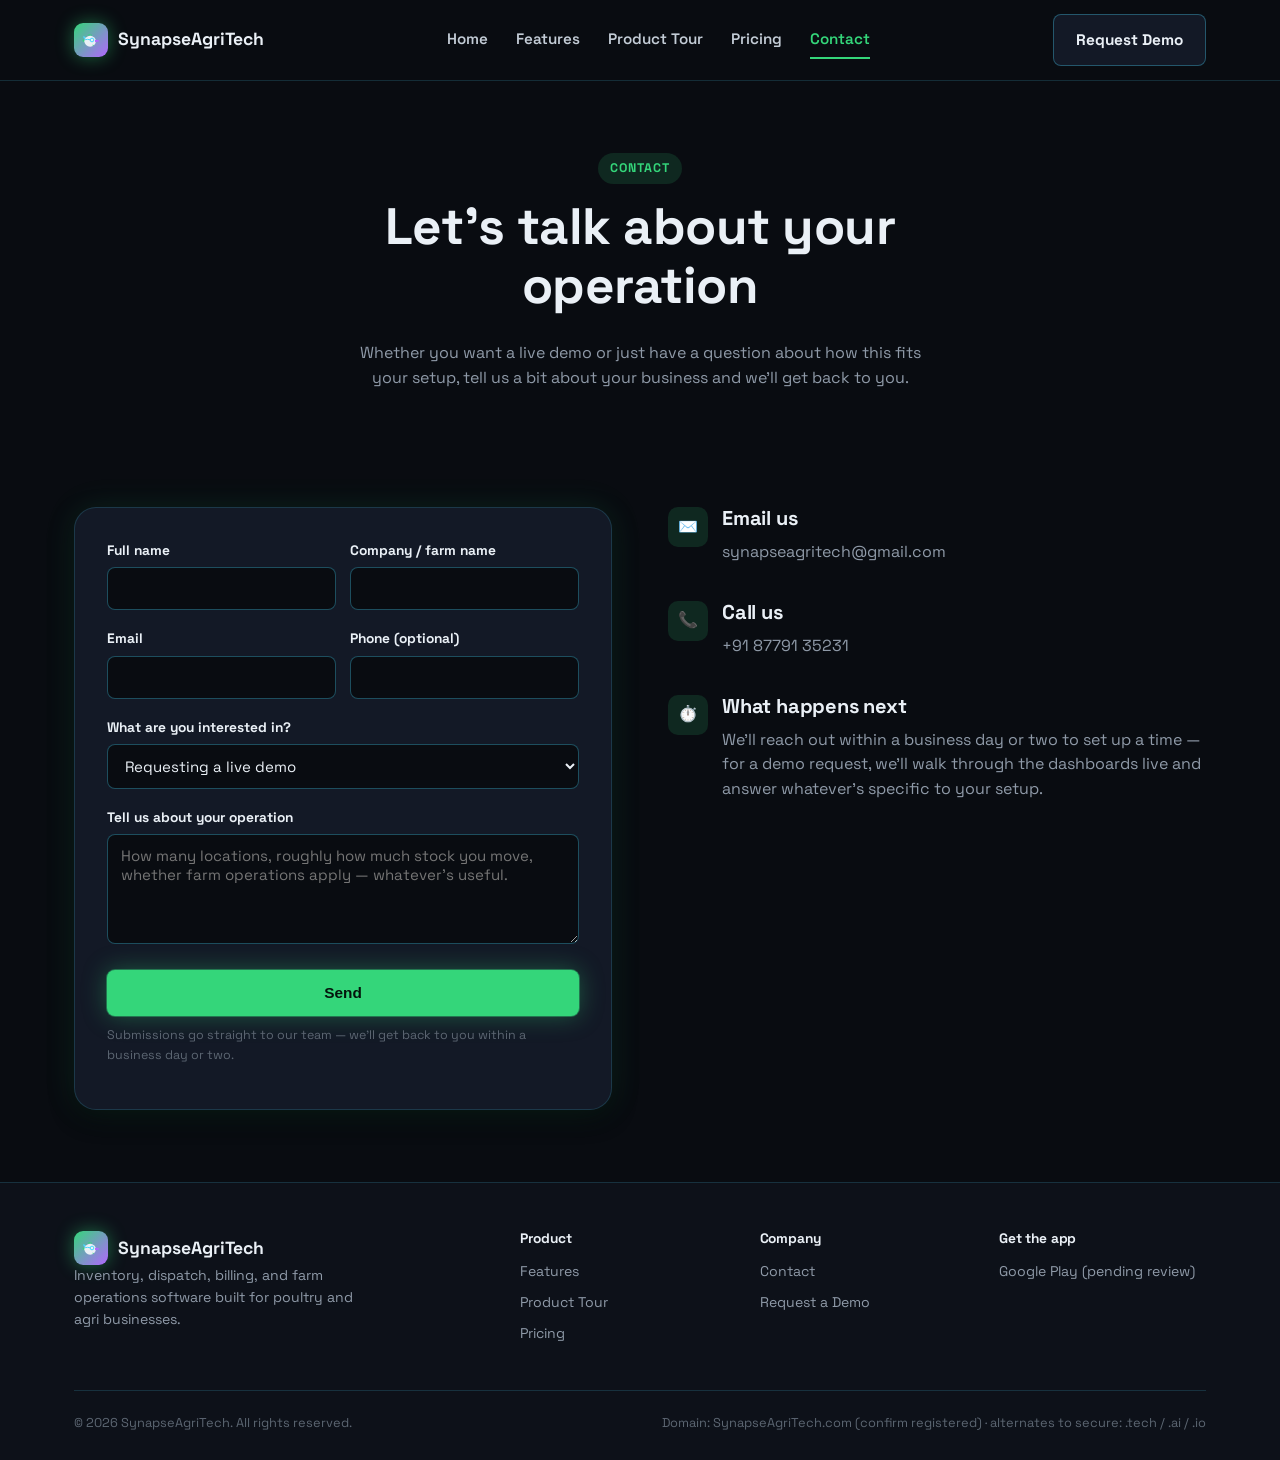
==== commit 56002063: "Add real contact phone and email to the contact page Replaces the placeholder phone/email with real " ====
--- a/contact.html
+++ b/contact.html
@@ -88,14 +88,14 @@
           <div class="info-icon">✉️</div>
           <div>
             <h3>Email us</h3>
-            <p>hello@synapseagritech.com <span class="badge-flag">placeholder</span></p>
+            <p><a href="mailto:synapseagritech@gmail.com">synapseagritech@gmail.com</a></p>
           </div>
         </div>
         <div class="info-item">
           <div class="info-icon">📞</div>
           <div>
             <h3>Call us</h3>
-            <p>+91 00000 00000 <span class="badge-flag">placeholder</span></p>
+            <p><a href="tel:+918779135231">+91 87791 35231</a></p>
           </div>
         </div>
         <div class="info-item">
--- a/css/style.css
+++ b/css/style.css
@@ -320,6 +320,24 @@
   font-weight: 600;
   background: var(--white);
 }
+.logo-slot-customer {
+  display: flex;
+  align-items: center;
+  justify-content: center;
+  gap: 10px;
+  border: 1.5px solid #f2c230;
+  background: linear-gradient(135deg, rgba(138, 31, 19, 0.18), rgba(242, 194, 48, 0.1));
+  color: #f2c230;
+  font-size: 0.95rem;
+  font-weight: 700;
+}
+.logo-slot-customer img {
+  height: 28px;
+  width: 28px;
+  border-radius: 50%;
+  object-fit: cover;
+  flex-shrink: 0;
+}
 
 /* ---------- Mockup frames (Data-Dashboard-First) ---------- */
 .browser-frame {
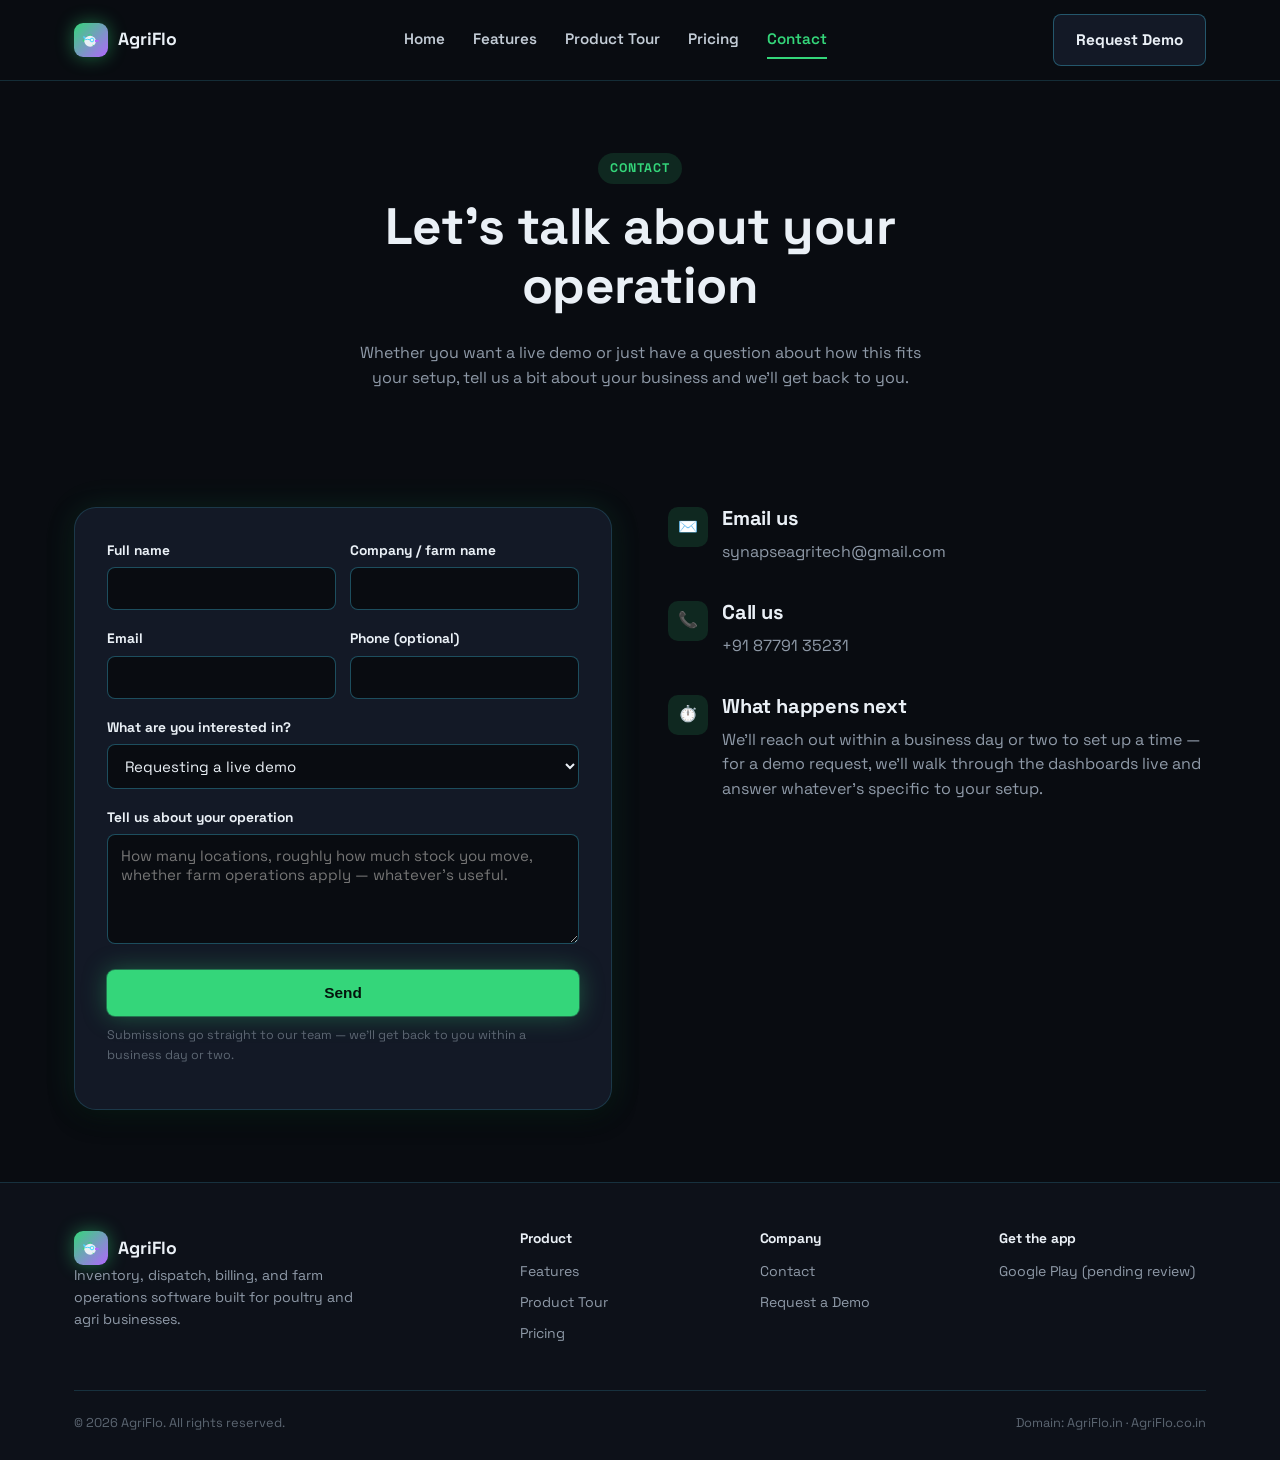
==== commit 90eb2a5c: "Rebrand SynapseAgriTech to AgriFlo Business renamed from SynapseAgriTech to AgriFlo. Renames the pro" ====
--- a/contact.html
+++ b/contact.html
@@ -3,8 +3,8 @@
 <head>
 <meta charset="UTF-8" />
 <meta name="viewport" content="width=device-width, initial-scale=1.0" />
-<title>Contact & Request a Demo — SynapseAgriTech</title>
-<meta name="description" content="Get in touch or request a live demo of SynapseAgriTech — inventory, dispatch, billing, and farm operations software." />
+<title>Contact & Request a Demo — AgriFlo</title>
+<meta name="description" content="Get in touch or request a live demo of AgriFlo — inventory, dispatch, billing, and farm operations software." />
 <link rel="preconnect" href="https://fonts.googleapis.com" />
 <link rel="preconnect" href="https://fonts.gstatic.com" crossorigin />
 <link href="https://fonts.googleapis.com/css2?family=Space+Grotesk:wght@400;500;600;700&family=Space+Mono:wght@400;700&display=swap" rel="stylesheet" />
@@ -15,7 +15,7 @@
 
 <header class="site-header">
   <div class="container nav-row">
-    <a href="index.html" class="brand"><span class="brand-mark"><svg viewBox="0 0 24 24" width="20" height="20" fill="none" xmlns="http://www.w3.org/2000/svg"><path d="M5.5 11.5Q2 10 3 7.3Q6.8 9 5.5 11.5Z" fill="#4AD8FF"/><path d="M5.2 15Q1.6 14.5 2 11.5Q6 12 5.2 15Z" fill="#34D67A"/><path d="M8 6.5Q8.5 4 9.5 6Q10.5 3.5 11.5 6Q12.5 4 13 6.5Z" fill="#34D67A"/><ellipse cx="11" cy="13.5" rx="7" ry="6.5" fill="#EAF0F6"/><path d="M16.8 12Q20.5 11.3 22.2 13.6Q20 14.4 16.9 14.6Z" fill="#B266FF"/><path d="M14 17.5Q13.4 19.5 15.5 19Q15.1 17.8 14 17.5Z" fill="#34D67A"/><circle cx="13.2" cy="12" r="2.2" fill="none" stroke="#4AD8FF" stroke-width="1.2"/><path d="M11.1 11.7Q7.5 10.6 5.3 11.5" stroke="#4AD8FF" stroke-width="1.2" fill="none" stroke-linecap="round"/></svg></span>SynapseAgriTech</a>
+    <a href="index.html" class="brand"><span class="brand-mark"><svg viewBox="0 0 24 24" width="20" height="20" fill="none" xmlns="http://www.w3.org/2000/svg"><path d="M5.5 11.5Q2 10 3 7.3Q6.8 9 5.5 11.5Z" fill="#4AD8FF"/><path d="M5.2 15Q1.6 14.5 2 11.5Q6 12 5.2 15Z" fill="#34D67A"/><path d="M8 6.5Q8.5 4 9.5 6Q10.5 3.5 11.5 6Q12.5 4 13 6.5Z" fill="#34D67A"/><ellipse cx="11" cy="13.5" rx="7" ry="6.5" fill="#EAF0F6"/><path d="M16.8 12Q20.5 11.3 22.2 13.6Q20 14.4 16.9 14.6Z" fill="#B266FF"/><path d="M14 17.5Q13.4 19.5 15.5 19Q15.1 17.8 14 17.5Z" fill="#34D67A"/><circle cx="13.2" cy="12" r="2.2" fill="none" stroke="#4AD8FF" stroke-width="1.2"/><path d="M11.1 11.7Q7.5 10.6 5.3 11.5" stroke="#4AD8FF" stroke-width="1.2" fill="none" stroke-linecap="round"/></svg></span>AgriFlo</a>
     <nav class="nav-links">
       <a href="index.html" data-page="home">Home</a>
       <a href="features.html" data-page="features">Features</a>
@@ -115,7 +115,7 @@
   <div class="container">
     <div class="footer-grid">
       <div class="footer-brand">
-        <a href="index.html" class="brand"><span class="brand-mark"><svg viewBox="0 0 24 24" width="20" height="20" fill="none" xmlns="http://www.w3.org/2000/svg"><path d="M5.5 11.5Q2 10 3 7.3Q6.8 9 5.5 11.5Z" fill="#4AD8FF"/><path d="M5.2 15Q1.6 14.5 2 11.5Q6 12 5.2 15Z" fill="#34D67A"/><path d="M8 6.5Q8.5 4 9.5 6Q10.5 3.5 11.5 6Q12.5 4 13 6.5Z" fill="#34D67A"/><ellipse cx="11" cy="13.5" rx="7" ry="6.5" fill="#EAF0F6"/><path d="M16.8 12Q20.5 11.3 22.2 13.6Q20 14.4 16.9 14.6Z" fill="#B266FF"/><path d="M14 17.5Q13.4 19.5 15.5 19Q15.1 17.8 14 17.5Z" fill="#34D67A"/><circle cx="13.2" cy="12" r="2.2" fill="none" stroke="#4AD8FF" stroke-width="1.2"/><path d="M11.1 11.7Q7.5 10.6 5.3 11.5" stroke="#4AD8FF" stroke-width="1.2" fill="none" stroke-linecap="round"/></svg></span>SynapseAgriTech</a>
+        <a href="index.html" class="brand"><span class="brand-mark"><svg viewBox="0 0 24 24" width="20" height="20" fill="none" xmlns="http://www.w3.org/2000/svg"><path d="M5.5 11.5Q2 10 3 7.3Q6.8 9 5.5 11.5Z" fill="#4AD8FF"/><path d="M5.2 15Q1.6 14.5 2 11.5Q6 12 5.2 15Z" fill="#34D67A"/><path d="M8 6.5Q8.5 4 9.5 6Q10.5 3.5 11.5 6Q12.5 4 13 6.5Z" fill="#34D67A"/><ellipse cx="11" cy="13.5" rx="7" ry="6.5" fill="#EAF0F6"/><path d="M16.8 12Q20.5 11.3 22.2 13.6Q20 14.4 16.9 14.6Z" fill="#B266FF"/><path d="M14 17.5Q13.4 19.5 15.5 19Q15.1 17.8 14 17.5Z" fill="#34D67A"/><circle cx="13.2" cy="12" r="2.2" fill="none" stroke="#4AD8FF" stroke-width="1.2"/><path d="M11.1 11.7Q7.5 10.6 5.3 11.5" stroke="#4AD8FF" stroke-width="1.2" fill="none" stroke-linecap="round"/></svg></span>AgriFlo</a>
         <p>Inventory, dispatch, billing, and farm operations software built for poultry and agri businesses.</p>
       </div>
       <div>
@@ -141,8 +141,8 @@
       </div>
     </div>
     <div class="footer-bottom">
-      <span>© 2026 SynapseAgriTech. All rights reserved.</span>
-      <span>Domain: SynapseAgriTech.com (confirm registered) · alternates to secure: .tech / .ai / .io</span>
+      <span>© 2026 AgriFlo. All rights reserved.</span>
+      <span>Domain: AgriFlo.in · AgriFlo.co.in</span>
     </div>
   </div>
 </footer>
--- a/css/style.css
+++ b/css/style.css
@@ -1,5 +1,5 @@
 /* ============================================================
-   SynapseAgriTech — SaaS marketing site design system
+   AgriFlo — SaaS marketing site design system
    FUTURISTIC variant — dark, glowing, tech-forward. Same semantic
    token names as the warm AgriTech Modern original (see the
    saas-marketing-site branch) so every component re-themes just by
